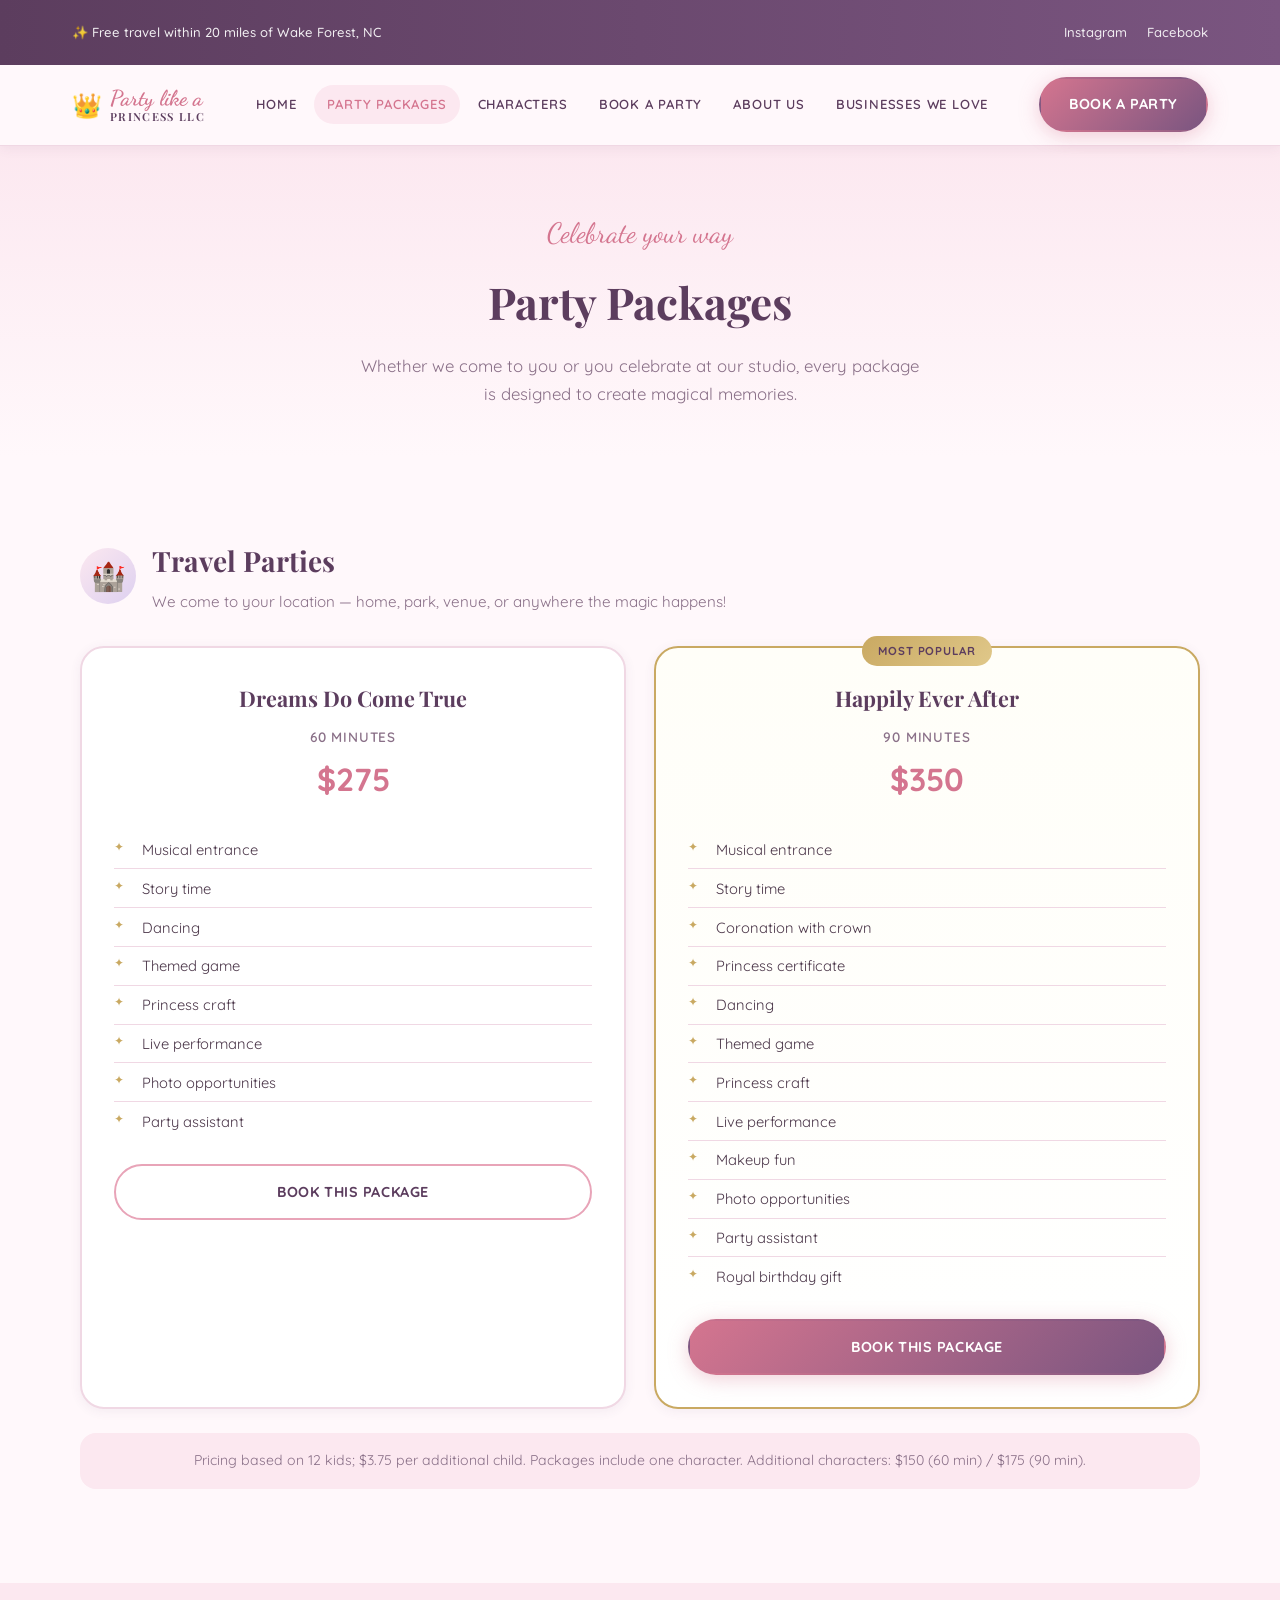
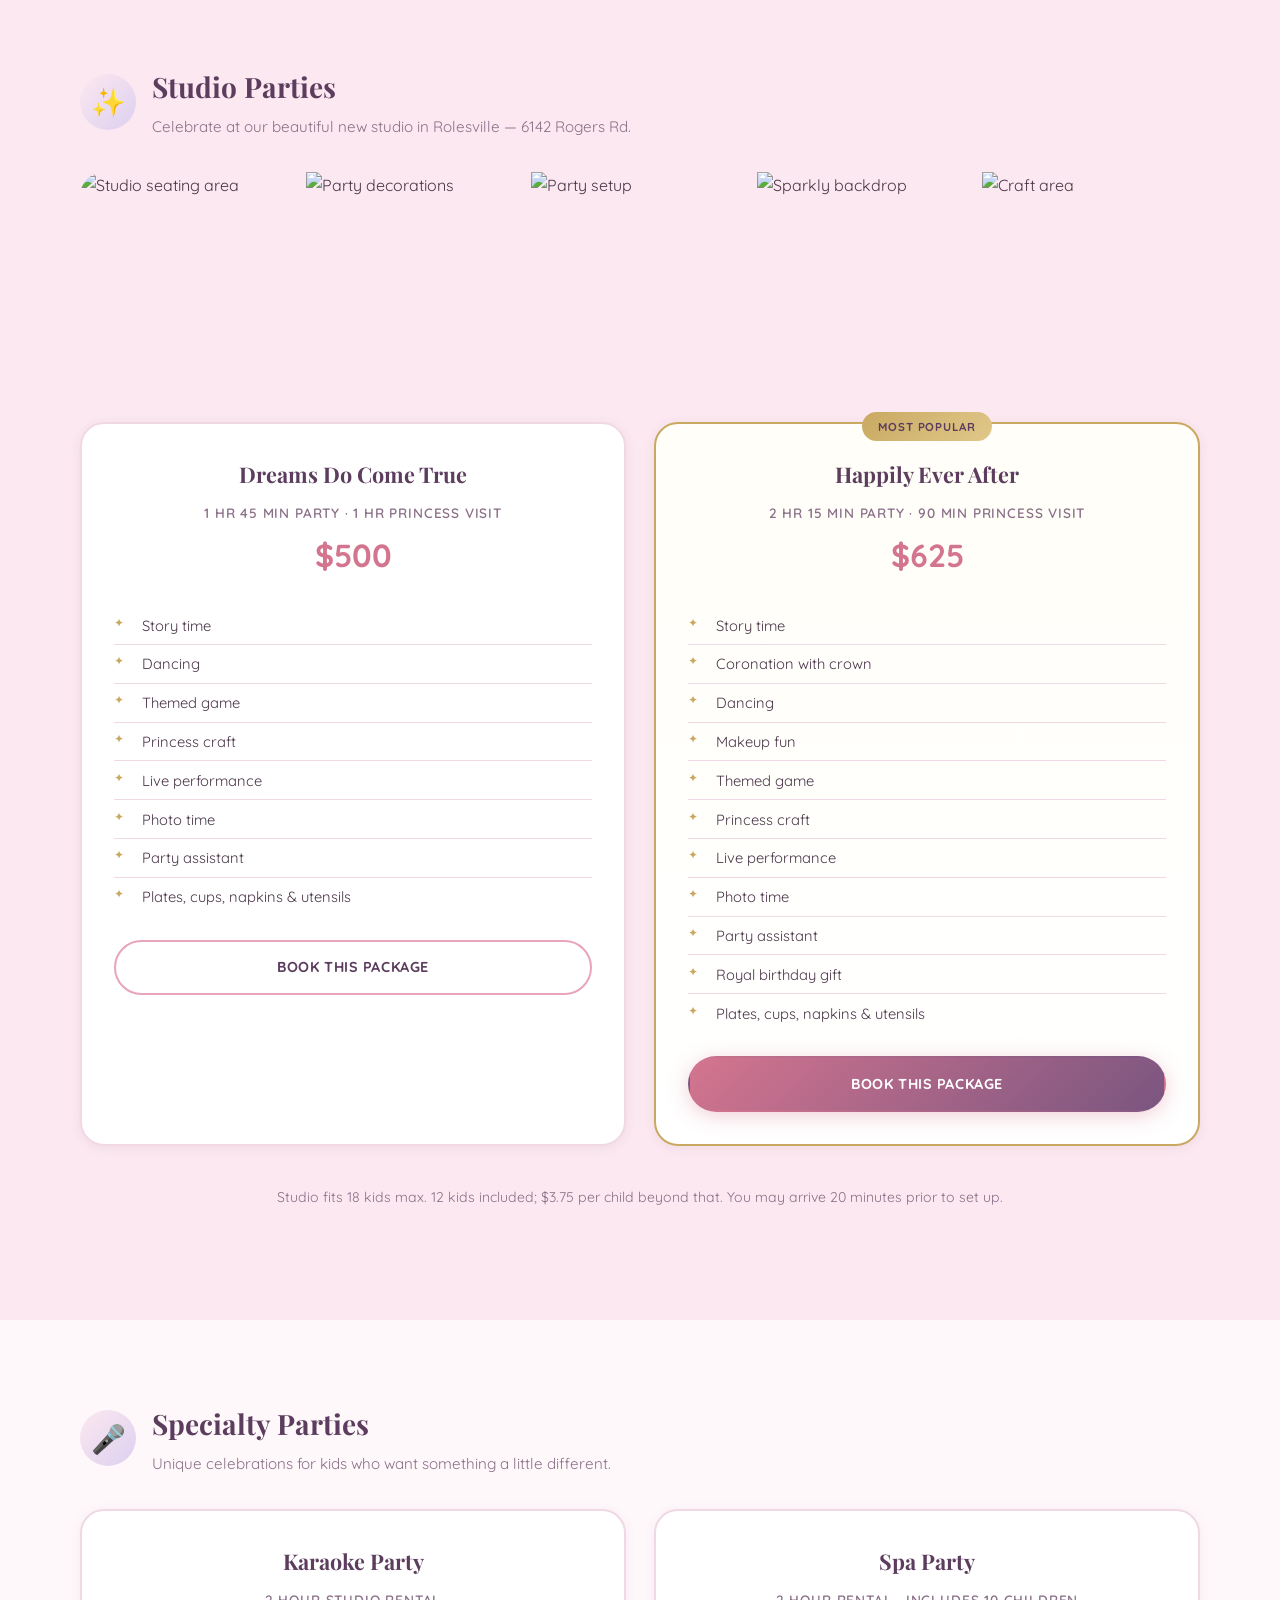
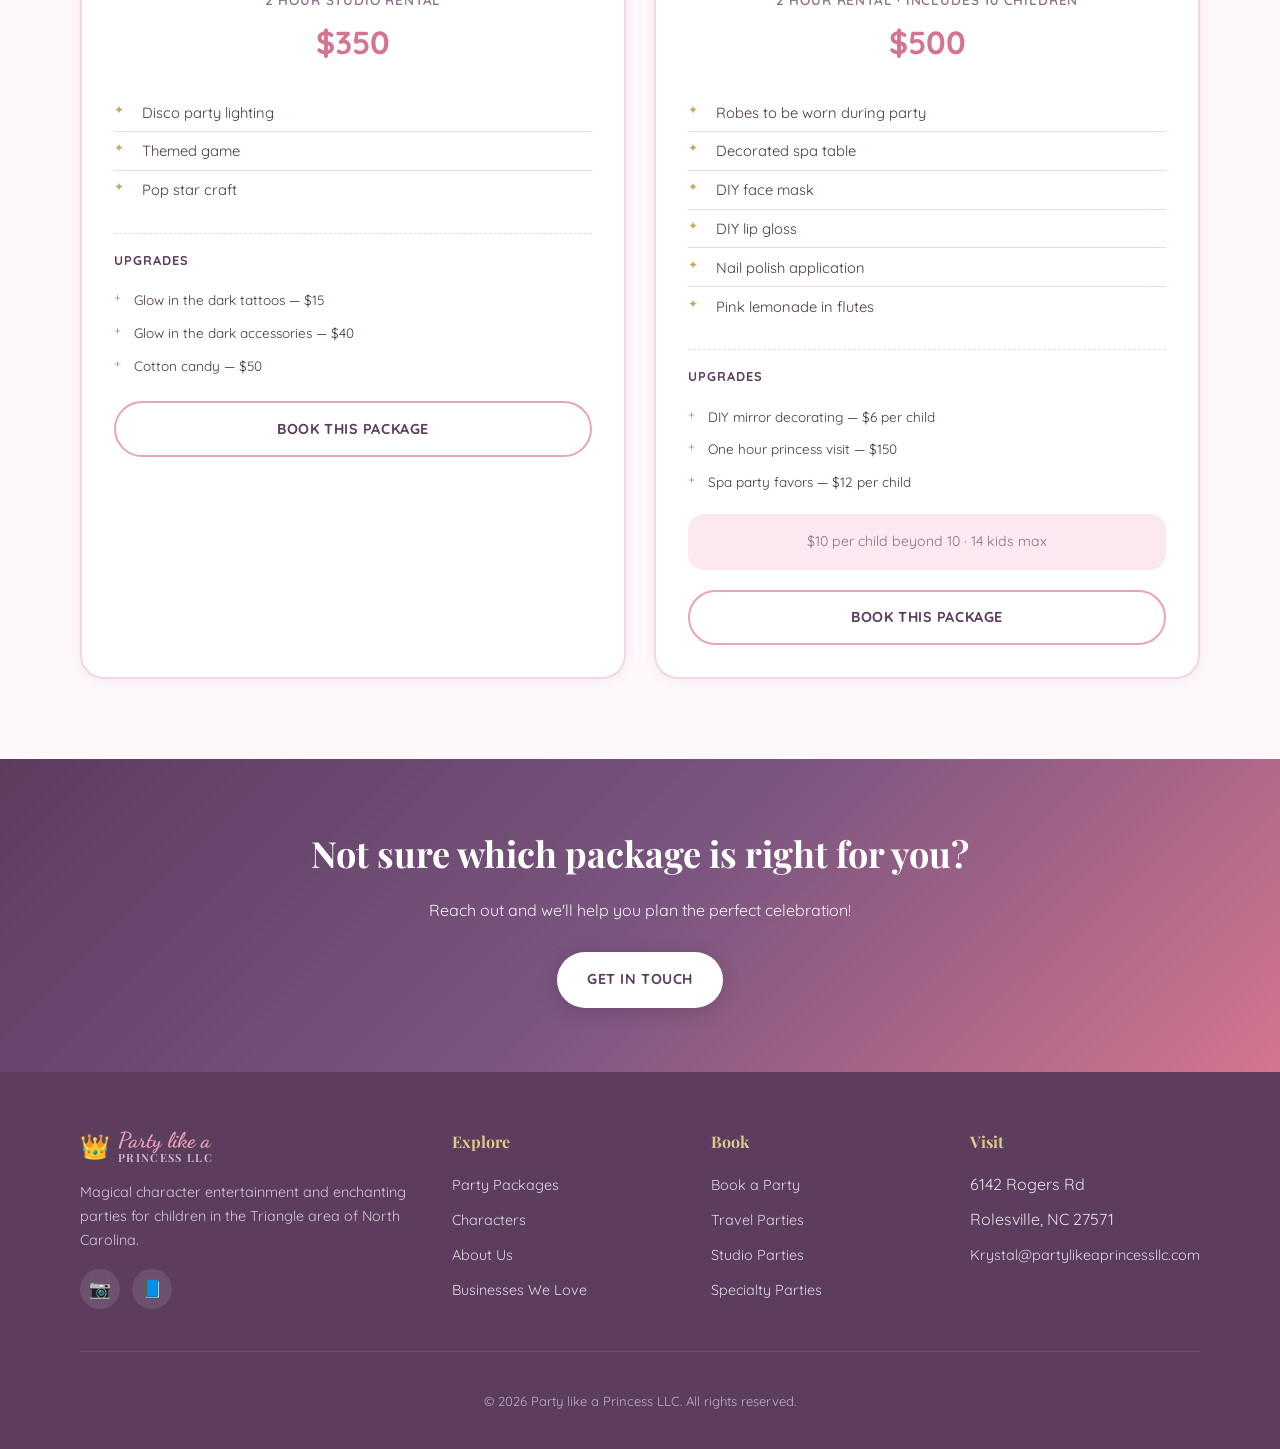
==== packages.html @ c1eedd07 "inital push" ====
<!DOCTYPE html>
<html lang="en">
<head>
  <meta charset="UTF-8">
  <meta name="viewport" content="width=device-width, initial-scale=1.0">
  <meta name="description" content="Party packages from Party like a Princess LLC — travel parties, studio celebrations, karaoke, and spa parties in the Triangle, NC.">
  <title>Party Packages — Party like a Princess LLC</title>
  <link rel="preconnect" href="https://fonts.googleapis.com">
  <link rel="preconnect" href="https://fonts.gstatic.com" crossorigin>
  <link href="https://fonts.googleapis.com/css2?family=Dancing+Script:wght@600;700&family=Playfair+Display:ital,wght@0,500;0,600;0,700;1,500&family=Quicksand:wght@400;500;600;700&display=swap" rel="stylesheet">
  <link rel="stylesheet" href="css/styles.css">
</head>
<body>
  <header class="site-header">
    <div class="utility-bar">
      <div class="utility-bar-inner">
        <p>✨ Free travel within 20 miles of Wake Forest, NC</p>
        <div class="utility-bar-links">
          <a href="https://www.instagram.com/partylikeaprincessllc/" target="_blank" rel="noopener noreferrer">Instagram</a>
          <a href="https://www.facebook.com/Party-like-a-Princess-LLC-127291132004482/" target="_blank" rel="noopener noreferrer">Facebook</a>
        </div>
      </div>
    </div>
    <nav class="nav" aria-label="Main">
      <a class="nav-logo" href="index.html">
        <span class="nav-logo-crown" aria-hidden="true">👑</span>
        <span class="nav-logo-text">
          <span class="nav-logo-script">Party like a</span>
          <span class="nav-logo-name">Princess LLC</span>
        </span>
      </a>
      <button class="nav-toggle" aria-expanded="false" aria-controls="nav-menu" aria-label="Toggle menu">
        <span></span><span></span><span></span>
      </button>
      <ul class="nav-menu" id="nav-menu">
        <li><a href="index.html">Home</a></li>
        <li><a href="packages.html" aria-current="page">Party Packages</a></li>
        <li><a href="characters.html">Characters</a></li>
        <li><a href="book.html">Book a Party</a></li>
        <li><a href="about.html">About Us</a></li>
        <li><a href="partners.html">Businesses We Love</a></li>
      </ul>
      <div class="nav-actions">
        <a class="btn btn-primary" href="book.html">Book a Party</a>
      </div>
    </nav>
  </header>

  <main>
    <section class="page-hero">
      <div class="container">
        <span class="page-hero-script">Celebrate your way</span>
        <h1>Party Packages</h1>
        <p>Whether we come to you or you celebrate at our studio, every package is designed to create magical memories.</p>
      </div>
    </section>

    <section class="section" id="travel">
      <div class="container">
        <div class="package-section">
          <div class="package-category">
            <div class="package-category-icon" aria-hidden="true">🏰</div>
            <div>
              <h2>Travel Parties</h2>
              <p>We come to your location — home, park, venue, or anywhere the magic happens!</p>
            </div>
          </div>
          <div class="package-grid">
            <article class="package-card">
              <h3>Dreams Do Come True</h3>
              <p class="package-duration">60 minutes</p>
              <p class="package-price">$275</p>
              <ul>
                <li>Musical entrance</li>
                <li>Story time</li>
                <li>Dancing</li>
                <li>Themed game</li>
                <li>Princess craft</li>
                <li>Live performance</li>
                <li>Photo opportunities</li>
                <li>Party assistant</li>
              </ul>
              <a class="btn btn-secondary" href="book.html">Book This Package</a>
            </article>
            <article class="package-card package-card--featured">
              <h3>Happily Ever After</h3>
              <p class="package-duration">90 minutes</p>
              <p class="package-price">$350</p>
              <ul>
                <li>Musical entrance</li>
                <li>Story time</li>
                <li>Coronation with crown</li>
                <li>Princess certificate</li>
                <li>Dancing</li>
                <li>Themed game</li>
                <li>Princess craft</li>
                <li>Live performance</li>
                <li>Makeup fun</li>
                <li>Photo opportunities</li>
                <li>Party assistant</li>
                <li>Royal birthday gift</li>
              </ul>
              <a class="btn btn-primary" href="book.html">Book This Package</a>
            </article>
          </div>
          <p class="package-note">
            Pricing based on 12 kids; $3.75 per additional child. Packages include one character.
            Additional characters: $150 (60 min) / $175 (90 min).
          </p>
        </div>
      </div>
    </section>

    <section class="section section--blush" id="studio">
      <div class="container">
        <div class="package-section">
          <div class="package-category">
            <div class="package-category-icon" aria-hidden="true">✨</div>
            <div>
              <h2>Studio Parties</h2>
              <p>Celebrate at our beautiful new studio in Rolesville — 6142 Rogers Rd.</p>
            </div>
          </div>
          <div class="studio-gallery">
            <img src="https://images.unsplash.com/photo-1513885535751-8b1f1a8f0f6e?auto=format&fit=crop&w=400&q=80" alt="Studio seating area" width="400" height="400" loading="lazy">
            <img src="https://images.unsplash.com/photo-1464349095431-e9a21285b5f3?auto=format&fit=crop&w=400&q=80" alt="Party decorations" width="400" height="400" loading="lazy">
            <img src="https://images.unsplash.com/photo-1530103862676-de8c9debad1d?auto=format&fit=crop&w=400&q=80" alt="Party setup" width="400" height="400" loading="lazy">
            <img src="https://images.unsplash.com/photo-1516450360452-9312f5e86fc7?auto=format&fit=crop&w=400&q=80" alt="Sparkly backdrop" width="400" height="400" loading="lazy">
            <img src="https://images.unsplash.com/photo-1503454537845-7389b4179f10?auto=format&fit=crop&w=400&q=80" alt="Craft area" width="400" height="400" loading="lazy">
          </div>
          <div class="package-grid">
            <article class="package-card">
              <h3>Dreams Do Come True</h3>
              <p class="package-duration">1 hr 45 min party · 1 hr princess visit</p>
              <p class="package-price">$500</p>
              <ul>
                <li>Story time</li>
                <li>Dancing</li>
                <li>Themed game</li>
                <li>Princess craft</li>
                <li>Live performance</li>
                <li>Photo time</li>
                <li>Party assistant</li>
                <li>Plates, cups, napkins &amp; utensils</li>
              </ul>
              <a class="btn btn-secondary" href="book.html">Book This Package</a>
            </article>
            <article class="package-card package-card--featured">
              <h3>Happily Ever After</h3>
              <p class="package-duration">2 hr 15 min party · 90 min princess visit</p>
              <p class="package-price">$625</p>
              <ul>
                <li>Story time</li>
                <li>Coronation with crown</li>
                <li>Dancing</li>
                <li>Makeup fun</li>
                <li>Themed game</li>
                <li>Princess craft</li>
                <li>Live performance</li>
                <li>Photo time</li>
                <li>Party assistant</li>
                <li>Royal birthday gift</li>
                <li>Plates, cups, napkins &amp; utensils</li>
              </ul>
              <a class="btn btn-primary" href="book.html">Book This Package</a>
            </article>
          </div>
          <p class="package-note">
            Studio fits 18 kids max. 12 kids included; $3.75 per child beyond that.
            You may arrive 20 minutes prior to set up.
          </p>
        </div>
      </div>
    </section>

    <section class="section" id="specialty">
      <div class="container">
        <div class="package-section">
          <div class="package-category">
            <div class="package-category-icon" aria-hidden="true">🎤</div>
            <div>
              <h2>Specialty Parties</h2>
              <p>Unique celebrations for kids who want something a little different.</p>
            </div>
          </div>
          <div class="package-grid">
            <article class="package-card">
              <h3>Karaoke Party</h3>
              <p class="package-duration">2 hour studio rental</p>
              <p class="package-price">$350</p>
              <ul>
                <li>Disco party lighting</li>
                <li>Themed game</li>
                <li>Pop star craft</li>
              </ul>
              <div class="package-upgrades">
                <h4>Upgrades</h4>
                <ul>
                  <li>Glow in the dark tattoos — $15</li>
                  <li>Glow in the dark accessories — $40</li>
                  <li>Cotton candy — $50</li>
                </ul>
              </div>
              <a class="btn btn-secondary" href="book.html" style="margin-top: 1.25rem;">Book This Package</a>
            </article>
            <article class="package-card">
              <h3>Spa Party</h3>
              <p class="package-duration">2 hour rental · includes 10 children</p>
              <p class="package-price">$500</p>
              <ul>
                <li>Robes to be worn during party</li>
                <li>Decorated spa table</li>
                <li>DIY face mask</li>
                <li>DIY lip gloss</li>
                <li>Nail polish application</li>
                <li>Pink lemonade in flutes</li>
              </ul>
              <div class="package-upgrades">
                <h4>Upgrades</h4>
                <ul>
                  <li>DIY mirror decorating — $6 per child</li>
                  <li>One hour princess visit — $150</li>
                  <li>Spa party favors — $12 per child</li>
                </ul>
              </div>
              <p class="package-note" style="margin-top: 1rem; margin-bottom: 0;">
                $10 per child beyond 10 · 14 kids max
              </p>
              <a class="btn btn-secondary" href="book.html" style="margin-top: 1.25rem;">Book This Package</a>
            </article>
          </div>
        </div>
      </div>
    </section>

    <section class="cta-banner">
      <div class="container">
        <h2>Not sure which package is right for you?</h2>
        <p>Reach out and we'll help you plan the perfect celebration!</p>
        <a class="btn btn-primary" href="book.html">Get in Touch</a>
      </div>
    </section>
  </main>

  <footer class="site-footer">
    <div class="container">
      <div class="footer-grid">
        <div class="footer-brand">
          <a class="nav-logo" href="index.html">
            <span class="nav-logo-crown" aria-hidden="true">👑</span>
            <span class="nav-logo-text">
              <span class="nav-logo-script">Party like a</span>
              <span class="nav-logo-name">Princess LLC</span>
            </span>
          </a>
          <p>Magical character entertainment and enchanting parties for children in the Triangle area of North Carolina.</p>
          <div class="footer-social">
            <a href="https://www.instagram.com/partylikeaprincessllc/" target="_blank" rel="noopener noreferrer" aria-label="Instagram">📷</a>
            <a href="https://www.facebook.com/Party-like-a-Princess-LLC-127291132004482/" target="_blank" rel="noopener noreferrer" aria-label="Facebook">📘</a>
          </div>
        </div>
        <div class="footer-col">
          <h4>Explore</h4>
          <ul>
            <li><a href="packages.html">Party Packages</a></li>
            <li><a href="characters.html">Characters</a></li>
            <li><a href="about.html">About Us</a></li>
            <li><a href="partners.html">Businesses We Love</a></li>
          </ul>
        </div>
        <div class="footer-col">
          <h4>Book</h4>
          <ul>
            <li><a href="book.html">Book a Party</a></li>
            <li><a href="packages.html#travel">Travel Parties</a></li>
            <li><a href="packages.html#studio">Studio Parties</a></li>
            <li><a href="packages.html#specialty">Specialty Parties</a></li>
          </ul>
        </div>
        <div class="footer-col">
          <h4>Visit</h4>
          <ul>
            <li>6142 Rogers Rd</li>
            <li>Rolesville, NC 27571</li>
            <li><a href="mailto:Krystal@partylikeaprincessllc.com">Krystal@partylikeaprincessllc.com</a></li>
          </ul>
        </div>
      </div>
      <div class="footer-bottom">
        <p>&copy; 2026 Party like a Princess LLC. All rights reserved.</p>
      </div>
    </div>
  </footer>

  <script src="js/main.js"></script>
</body>
</html>
---- css/styles.css ----
/* Party like a Princess LLC — sweet & magical */
:root {
  --color-blush: #fce8f0;
  --color-blush-deep: #f5d0e0;
  --color-pink: #e8a4b8;
  --color-rose: #d4758f;
  --color-lavender: #ddd0f0;
  --color-lavender-deep: #c4b0e0;
  --color-plum: #5c3d5e;
  --color-plum-light: #7a5580;
  --color-gold: #c9a962;
  --color-gold-light: #e0c88a;
  --color-cream: #fff8fb;
  --color-white: #ffffff;
  --color-text: #4a3548;
  --color-muted: #8a7088;
  --color-border: #f0d8e4;
  --font-display: "Playfair Display", Georgia, serif;
  --font-script: "Dancing Script", cursive;
  --font-body: "Quicksand", system-ui, sans-serif;
  --shadow-sm: 0 2px 12px rgba(92, 61, 94, 0.07);
  --shadow-md: 0 10px 32px rgba(92, 61, 94, 0.1);
  --shadow-lg: 0 20px 50px rgba(92, 61, 94, 0.14);
  --radius: 16px;
  --radius-lg: 24px;
  --nav-height: 80px;
  --transition: 0.25s ease;
}

*,
*::before,
*::after {
  box-sizing: border-box;
}

html {
  scroll-behavior: smooth;
}

body {
  margin: 0;
  font-family: var(--font-body);
  font-size: 1rem;
  line-height: 1.7;
  color: var(--color-text);
  background: var(--color-cream);
}

img {
  max-width: 100%;
  height: auto;
  display: block;
}

a {
  color: var(--color-plum-light);
  text-decoration: none;
  transition: color var(--transition);
}

a:hover {
  color: var(--color-rose);
}

.container {
  width: min(1120px, calc(100% - 2rem));
  margin-inline: auto;
}

.container--wide {
  width: min(1280px, calc(100% - 2rem));
}

/* Sparkle background */
.sparkle-bg {
  position: relative;
  overflow: hidden;
}

.sparkle-bg::before {
  content: "";
  position: absolute;
  inset: 0;
  background-image:
    radial-gradient(circle at 10% 20%, rgba(201, 169, 98, 0.15) 0 2px, transparent 3px),
    radial-gradient(circle at 80% 10%, rgba(232, 164, 184, 0.2) 0 2px, transparent 3px),
    radial-gradient(circle at 60% 80%, rgba(212, 192, 232, 0.2) 0 2px, transparent 3px),
    radial-gradient(circle at 30% 60%, rgba(201, 169, 98, 0.12) 0 1px, transparent 2px),
    radial-gradient(circle at 90% 50%, rgba(232, 164, 184, 0.15) 0 2px, transparent 3px);
  pointer-events: none;
}

/* Header */
.site-header {
  position: sticky;
  top: 0;
  z-index: 100;
  background: rgba(255, 248, 251, 0.95);
  backdrop-filter: blur(14px);
  border-bottom: 1px solid var(--color-border);
  box-shadow: var(--shadow-sm);
}

.utility-bar {
  background: linear-gradient(90deg, var(--color-plum), var(--color-plum-light));
  color: rgba(255, 255, 255, 0.92);
  font-size: 0.82rem;
  font-weight: 500;
}

.utility-bar-inner {
  display: flex;
  justify-content: space-between;
  align-items: center;
  gap: 1rem;
  max-width: 1200px;
  margin-inline: auto;
  padding: 0.5rem clamp(1rem, 3vw, 2rem);
}

.utility-bar-links {
  display: flex;
  gap: 1.25rem;
}

.utility-bar-links a {
  color: rgba(255, 255, 255, 0.9);
}

.utility-bar-links a:hover {
  color: var(--color-gold-light);
}

.nav {
  display: flex;
  align-items: center;
  justify-content: space-between;
  gap: 1.5rem;
  max-width: 1200px;
  margin-inline: auto;
  padding: 0.75rem clamp(1rem, 3vw, 2rem);
  min-height: var(--nav-height);
}

.nav-logo {
  display: flex;
  align-items: center;
  gap: 0.5rem;
  color: var(--color-plum);
  flex-shrink: 0;
}

.nav-logo:hover {
  color: var(--color-rose);
}

.nav-logo-crown {
  font-size: 1.5rem;
  line-height: 1;
}

.nav-logo-text {
  display: flex;
  flex-direction: column;
  line-height: 1.15;
}

.nav-logo-script {
  font-family: var(--font-script);
  font-size: 1.35rem;
  font-weight: 700;
  color: var(--color-rose);
}

.nav-logo-name {
  font-family: var(--font-display);
  font-size: 0.7rem;
  font-weight: 600;
  letter-spacing: 0.12em;
  text-transform: uppercase;
}

.nav-menu {
  display: flex;
  align-items: center;
  gap: 0.25rem;
  list-style: none;
  margin: 0;
  padding: 0;
}

.nav-menu a {
  display: block;
  padding: 0.5rem 0.85rem;
  font-size: 0.82rem;
  font-weight: 600;
  letter-spacing: 0.06em;
  text-transform: uppercase;
  color: var(--color-plum);
  border-radius: 999px;
  transition: background var(--transition), color var(--transition);
}

.nav-menu a:hover,
.nav-menu a[aria-current="page"] {
  background: var(--color-blush);
  color: var(--color-rose);
}

.nav-actions {
  flex-shrink: 0;
}

.nav-toggle {
  display: none;
  flex-direction: column;
  justify-content: center;
  gap: 5px;
  width: 44px;
  height: 44px;
  padding: 0;
  border: none;
  background: transparent;
  cursor: pointer;
}

.nav-toggle span {
  display: block;
  width: 22px;
  height: 2px;
  margin-inline: auto;
  background: var(--color-plum);
  border-radius: 2px;
  transition: transform var(--transition), opacity var(--transition);
}

/* Buttons */
.btn {
  display: inline-flex;
  align-items: center;
  justify-content: center;
  gap: 0.5rem;
  padding: 0.85rem 1.75rem;
  font-family: var(--font-body);
  font-size: 0.9rem;
  font-weight: 700;
  letter-spacing: 0.04em;
  text-transform: uppercase;
  border: 2px solid transparent;
  border-radius: 999px;
  cursor: pointer;
  transition: transform var(--transition), box-shadow var(--transition), background var(--transition);
}

.btn:hover {
  transform: translateY(-2px);
}

.btn-primary {
  background: linear-gradient(135deg, var(--color-rose), var(--color-plum-light));
  color: var(--color-white);
  box-shadow: 0 4px 20px rgba(212, 117, 143, 0.35);
}

.btn-primary:hover {
  color: var(--color-white);
  box-shadow: 0 8px 28px rgba(212, 117, 143, 0.45);
}

.btn-secondary {
  background: var(--color-white);
  color: var(--color-plum);
  border-color: var(--color-pink);
}

.btn-secondary:hover {
  background: var(--color-blush);
  color: var(--color-plum);
}

.btn-gold {
  background: linear-gradient(135deg, var(--color-gold), var(--color-gold-light));
  color: var(--color-plum);
  box-shadow: 0 4px 16px rgba(201, 169, 98, 0.3);
}

.btn-gold:hover {
  color: var(--color-plum);
}

/* Hero */
.hero {
  position: relative;
  min-height: clamp(520px, 85vh, 720px);
  display: flex;
  align-items: center;
  overflow: hidden;
}

.hero-bg {
  position: absolute;
  inset: 0;
}

.hero-bg-image {
  width: 100%;
  height: 100%;
  object-fit: cover;
}

.hero-bg-overlay {
  position: absolute;
  inset: 0;
  background:
    linear-gradient(135deg, rgba(92, 61, 94, 0.55) 0%, rgba(212, 117, 143, 0.35) 50%, rgba(252, 232, 240, 0.2) 100%);
}

.hero-inner {
  position: relative;
  z-index: 1;
  padding-block: 4rem;
}

.hero-content {
  max-width: 640px;
  color: var(--color-white);
}

.hero-eyebrow {
  display: inline-block;
  margin: 0 0 1rem;
  padding: 0.35rem 1rem;
  font-size: 0.8rem;
  font-weight: 700;
  letter-spacing: 0.1em;
  text-transform: uppercase;
  background: rgba(255, 255, 255, 0.15);
  border: 1px solid rgba(255, 255, 255, 0.3);
  border-radius: 999px;
  backdrop-filter: blur(8px);
}

.hero h1 {
  margin: 0 0 1.25rem;
  font-family: var(--font-display);
  font-size: clamp(2.25rem, 5vw, 3.5rem);
  font-weight: 700;
  line-height: 1.15;
}

.hero-lead {
  margin: 0 0 2rem;
  font-size: 1.1rem;
  line-height: 1.75;
  opacity: 0.95;
}

.hero-actions {
  display: flex;
  flex-wrap: wrap;
  gap: 1rem;
}

.hero-location {
  display: flex;
  align-items: flex-start;
  gap: 0.75rem;
  margin-top: 2rem;
  padding: 1rem 1.25rem;
  background: rgba(255, 255, 255, 0.12);
  border: 1px solid rgba(255, 255, 255, 0.25);
  border-radius: var(--radius);
  backdrop-filter: blur(8px);
  font-size: 0.95rem;
}

.hero-location-icon {
  font-size: 1.25rem;
  flex-shrink: 0;
}

/* Page hero (inner pages) */
.page-hero {
  padding: 4rem 0 3rem;
  text-align: center;
  background: linear-gradient(180deg, var(--color-blush) 0%, var(--color-cream) 100%);
}

.page-hero h1 {
  margin: 0 0 0.75rem;
  font-family: var(--font-display);
  font-size: clamp(2rem, 4vw, 2.75rem);
  color: var(--color-plum);
}

.page-hero p {
  margin: 0 auto;
  max-width: 560px;
  color: var(--color-muted);
  font-size: 1.05rem;
}

.page-hero-script {
  display: block;
  margin-bottom: 0.5rem;
  font-family: var(--font-script);
  font-size: 1.75rem;
  color: var(--color-rose);
}

/* Sections */
.section {
  padding: 5rem 0;
}

.section-header {
  text-align: center;
  margin-bottom: 3rem;
}

.section-eyebrow {
  display: block;
  margin-bottom: 0.5rem;
  font-family: var(--font-script);
  font-size: 1.5rem;
  color: var(--color-rose);
}

.section-header h2 {
  margin: 0 0 0.75rem;
  font-family: var(--font-display);
  font-size: clamp(1.75rem, 3vw, 2.25rem);
  color: var(--color-plum);
}

.section-header p {
  margin: 0 auto;
  max-width: 600px;
  color: var(--color-muted);
}

.section--blush {
  background: var(--color-blush);
}

.section--lavender {
  background: linear-gradient(180deg, var(--color-lavender) 0%, var(--color-cream) 100%);
}

/* Cards */
.card-grid {
  display: grid;
  grid-template-columns: repeat(auto-fit, minmax(280px, 1fr));
  gap: 1.75rem;
}

.card {
  background: var(--color-white);
  border: 1px solid var(--color-border);
  border-radius: var(--radius-lg);
  overflow: hidden;
  box-shadow: var(--shadow-sm);
  transition: transform var(--transition), box-shadow var(--transition);
}

.card:hover {
  transform: translateY(-4px);
  box-shadow: var(--shadow-md);
}

.card-image {
  aspect-ratio: 4 / 3;
  overflow: hidden;
}

.card-image img {
  width: 100%;
  height: 100%;
  object-fit: cover;
  transition: transform 0.4s ease;
}

.card:hover .card-image img {
  transform: scale(1.04);
}

.card-body {
  padding: 1.5rem;
}

.card-body h3 {
  margin: 0 0 0.5rem;
  font-family: var(--font-display);
  font-size: 1.25rem;
  color: var(--color-plum);
}

.card-price {
  margin: 0 0 1rem;
  font-size: 1.35rem;
  font-weight: 700;
  color: var(--color-rose);
}

.card-body p {
  margin: 0 0 1rem;
  color: var(--color-muted);
  font-size: 0.95rem;
}

.card-body ul {
  margin: 0 0 1.25rem;
  padding-left: 1.25rem;
  color: var(--color-muted);
  font-size: 0.9rem;
}

.card-body li {
  margin-bottom: 0.35rem;
}

.card-body li::marker {
  color: var(--color-pink);
}

/* Package cards */
.package-section {
  margin-bottom: 4rem;
}

.package-section:last-child {
  margin-bottom: 0;
}

.package-category {
  display: flex;
  align-items: center;
  gap: 1rem;
  margin-bottom: 2rem;
}

.package-category-icon {
  width: 56px;
  height: 56px;
  display: flex;
  align-items: center;
  justify-content: center;
  font-size: 1.75rem;
  background: linear-gradient(135deg, var(--color-blush), var(--color-lavender));
  border-radius: 50%;
  flex-shrink: 0;
}

.package-category h2 {
  margin: 0;
  font-family: var(--font-display);
  font-size: 1.75rem;
  color: var(--color-plum);
}

.package-category p {
  margin: 0.25rem 0 0;
  color: var(--color-muted);
  font-size: 0.95rem;
}

.package-grid {
  display: grid;
  grid-template-columns: repeat(auto-fit, minmax(300px, 1fr));
  gap: 1.75rem;
}

.package-card {
  position: relative;
  background: var(--color-white);
  border: 2px solid var(--color-border);
  border-radius: var(--radius-lg);
  padding: 2rem;
  box-shadow: var(--shadow-sm);
  transition: border-color var(--transition), box-shadow var(--transition);
}

.package-card:hover {
  border-color: var(--color-pink);
  box-shadow: var(--shadow-md);
}

.package-card--featured {
  border-color: var(--color-gold);
  background: linear-gradient(180deg, #fffef8 0%, var(--color-white) 100%);
}

.package-card--featured::before {
  content: "Most Popular";
  position: absolute;
  top: -12px;
  left: 50%;
  transform: translateX(-50%);
  padding: 0.3rem 1rem;
  font-size: 0.72rem;
  font-weight: 700;
  letter-spacing: 0.08em;
  text-transform: uppercase;
  color: var(--color-plum);
  background: linear-gradient(135deg, var(--color-gold), var(--color-gold-light));
  border-radius: 999px;
}

.package-card h3 {
  margin: 0 0 0.5rem;
  font-family: var(--font-display);
  font-size: 1.35rem;
  color: var(--color-plum);
  text-align: center;
}

.package-duration {
  text-align: center;
  margin: 0 0 0.25rem;
  font-size: 0.85rem;
  font-weight: 600;
  color: var(--color-muted);
  text-transform: uppercase;
  letter-spacing: 0.06em;
}

.package-price {
  text-align: center;
  margin: 0 0 1.5rem;
  font-size: 2rem;
  font-weight: 700;
  color: var(--color-rose);
}

.package-card ul {
  margin: 0 0 1.5rem;
  padding: 0;
  list-style: none;
}

.package-card li {
  position: relative;
  padding: 0.4rem 0 0.4rem 1.75rem;
  font-size: 0.92rem;
  color: var(--color-text);
  border-bottom: 1px solid var(--color-border);
}

.package-card li:last-child {
  border-bottom: none;
}

.package-card li::before {
  content: "✦";
  position: absolute;
  left: 0;
  color: var(--color-gold);
  font-size: 0.75rem;
}

.package-card .btn {
  width: 100%;
}

.package-note {
  margin-top: 1.5rem;
  padding: 1rem 1.25rem;
  font-size: 0.88rem;
  color: var(--color-muted);
  background: var(--color-blush);
  border-radius: var(--radius);
  text-align: center;
}

.package-upgrades {
  margin-top: 1rem;
  padding-top: 1rem;
  border-top: 1px dashed var(--color-border);
}

.package-upgrades h4 {
  margin: 0 0 0.75rem;
  font-size: 0.8rem;
  font-weight: 700;
  letter-spacing: 0.08em;
  text-transform: uppercase;
  color: var(--color-plum);
}

.package-upgrades ul {
  margin: 0;
}

.package-upgrades li {
  font-size: 0.85rem;
  padding: 0.3rem 0 0.3rem 1.25rem;
  border-bottom: none;
}

.package-upgrades li::before {
  content: "+";
  color: var(--color-rose);
}

/* Events */
.events-grid {
  display: grid;
  grid-template-columns: repeat(auto-fit, minmax(300px, 1fr));
  gap: 1.5rem;
}

.event-card {
  display: flex;
  gap: 1.25rem;
  padding: 1.5rem;
  background: var(--color-white);
  border: 1px solid var(--color-border);
  border-radius: var(--radius-lg);
  box-shadow: var(--shadow-sm);
  transition: transform var(--transition), box-shadow var(--transition);
}

.event-card:hover {
  transform: translateY(-3px);
  box-shadow: var(--shadow-md);
}

.event-date {
  flex-shrink: 0;
  width: 64px;
  text-align: center;
  padding: 0.75rem 0.5rem;
  background: linear-gradient(135deg, var(--color-rose), var(--color-plum-light));
  color: var(--color-white);
  border-radius: var(--radius);
}

.event-date-month {
  display: block;
  font-size: 0.7rem;
  font-weight: 700;
  letter-spacing: 0.1em;
  text-transform: uppercase;
}

.event-date-day {
  display: block;
  font-family: var(--font-display);
  font-size: 1.75rem;
  font-weight: 700;
  line-height: 1.1;
}

.event-details h3 {
  margin: 0 0 0.35rem;
  font-family: var(--font-display);
  font-size: 1.15rem;
  color: var(--color-plum);
}

.event-details p {
  margin: 0 0 0.75rem;
  font-size: 0.9rem;
  color: var(--color-muted);
}

.event-details .btn {
  padding: 0.5rem 1.25rem;
  font-size: 0.78rem;
}

/* Character grid */
.character-filters {
  display: flex;
  flex-wrap: wrap;
  justify-content: center;
  gap: 0.5rem;
  margin-bottom: 2.5rem;
}

.filter-btn {
  padding: 0.5rem 1.25rem;
  font-family: var(--font-body);
  font-size: 0.82rem;
  font-weight: 600;
  color: var(--color-plum);
  background: var(--color-white);
  border: 2px solid var(--color-border);
  border-radius: 999px;
  cursor: pointer;
  transition: all var(--transition);
}

.filter-btn:hover,
.filter-btn.is-active {
  background: var(--color-rose);
  border-color: var(--color-rose);
  color: var(--color-white);
}

.character-grid {
  display: grid;
  grid-template-columns: repeat(auto-fill, minmax(200px, 1fr));
  gap: 1.5rem;
}

.character-card {
  text-align: center;
  background: var(--color-white);
  border: 1px solid var(--color-border);
  border-radius: var(--radius-lg);
  overflow: hidden;
  box-shadow: var(--shadow-sm);
  transition: transform var(--transition), box-shadow var(--transition);
}

.character-card:hover {
  transform: translateY(-4px);
  box-shadow: var(--shadow-md);
}

.character-card.is-hidden {
  display: none;
}

.character-image {
  aspect-ratio: 3 / 4;
  overflow: hidden;
  background: var(--color-blush);
}

.character-image img {
  width: 100%;
  height: 100%;
  object-fit: cover;
  object-position: top center;
}

.character-name {
  margin: 0;
  padding: 1rem 0.75rem;
  font-family: var(--font-display);
  font-size: 0.95rem;
  color: var(--color-plum);
}

.disclaimer {
  margin-top: 3rem;
  padding: 1.5rem;
  font-size: 0.85rem;
  color: var(--color-muted);
  background: var(--color-white);
  border: 1px solid var(--color-border);
  border-radius: var(--radius);
  text-align: center;
  line-height: 1.65;
}

/* About */
.about-grid {
  display: grid;
  grid-template-columns: 1fr 1fr;
  gap: 3rem;
  align-items: center;
}

.about-image {
  border-radius: var(--radius-lg);
  overflow: hidden;
  box-shadow: var(--shadow-lg);
}

.about-image img {
  width: 100%;
  aspect-ratio: 4 / 5;
  object-fit: cover;
}

.about-content h2 {
  margin: 0 0 1rem;
  font-family: var(--font-display);
  font-size: 2rem;
  color: var(--color-plum);
}

.about-content .signature {
  margin-top: 1.5rem;
  font-family: var(--font-script);
  font-size: 1.5rem;
  color: var(--color-rose);
}

.values-grid {
  display: grid;
  grid-template-columns: repeat(auto-fit, minmax(240px, 1fr));
  gap: 1.5rem;
  margin-top: 3rem;
}

.value-card {
  padding: 1.75rem;
  text-align: center;
  background: var(--color-white);
  border: 1px solid var(--color-border);
  border-radius: var(--radius-lg);
}

.value-icon {
  font-size: 2rem;
  margin-bottom: 0.75rem;
}

.value-card h3 {
  margin: 0 0 0.5rem;
  font-family: var(--font-display);
  font-size: 1.1rem;
  color: var(--color-plum);
}

.value-card p {
  margin: 0;
  font-size: 0.9rem;
  color: var(--color-muted);
}

/* Contact form */
.contact-grid {
  display: grid;
  grid-template-columns: 1fr 1.2fr;
  gap: 3rem;
  align-items: start;
}

.contact-info h2 {
  margin: 0 0 1rem;
  font-family: var(--font-display);
  font-size: 1.75rem;
  color: var(--color-plum);
}

.contact-info p {
  margin: 0 0 1.5rem;
  color: var(--color-muted);
}

.contact-detail {
  display: flex;
  align-items: flex-start;
  gap: 1rem;
  margin-bottom: 1.25rem;
}

.contact-detail-icon {
  width: 44px;
  height: 44px;
  display: flex;
  align-items: center;
  justify-content: center;
  font-size: 1.25rem;
  background: var(--color-blush);
  border-radius: 50%;
  flex-shrink: 0;
}

.contact-detail strong {
  display: block;
  margin-bottom: 0.15rem;
  color: var(--color-plum);
}

.contact-detail span,
.contact-detail a {
  font-size: 0.95rem;
  color: var(--color-muted);
}

.contact-form-wrap {
  min-width: 0;
}

.contact-form {
  padding: 2rem;
  background: var(--color-white);
  border: 1px solid var(--color-border);
  border-radius: var(--radius-lg);
  box-shadow: var(--shadow-md);
}

.form-group {
  margin-bottom: 1.25rem;
}

.form-group label {
  display: block;
  margin-bottom: 0.4rem;
  font-size: 0.85rem;
  font-weight: 600;
  color: var(--color-plum);
}

.form-group input,
.form-group select,
.form-group textarea {
  width: 100%;
  padding: 0.75rem 1rem;
  font-family: var(--font-body);
  font-size: 1rem;
  color: var(--color-text);
  background: var(--color-cream);
  border: 2px solid var(--color-border);
  border-radius: var(--radius);
  transition: border-color var(--transition);
}

.form-group input:focus,
.form-group select:focus,
.form-group textarea:focus {
  outline: none;
  border-color: var(--color-pink);
}

.form-group textarea {
  min-height: 120px;
  resize: vertical;
}

.form-row {
  display: grid;
  grid-template-columns: 1fr 1fr;
  gap: 1rem;
}

.form-success {
  display: none;
  padding: 1.25rem;
  text-align: center;
  background: linear-gradient(135deg, var(--color-blush), var(--color-lavender));
  border-radius: var(--radius);
}

.form-success.is-visible {
  display: block;
}

.form-success h3 {
  margin: 0 0 0.5rem;
  font-family: var(--font-display);
  color: var(--color-plum);
}

.form-success p {
  margin: 0;
  color: var(--color-muted);
}

/* CTA banner */
.cta-banner {
  padding: 4rem 0;
  text-align: center;
  background: linear-gradient(135deg, var(--color-plum) 0%, var(--color-plum-light) 50%, var(--color-rose) 100%);
  color: var(--color-white);
}

.cta-banner h2 {
  margin: 0 0 0.75rem;
  font-family: var(--font-display);
  font-size: clamp(1.75rem, 3vw, 2.25rem);
}

.cta-banner p {
  margin: 0 auto 1.75rem;
  max-width: 520px;
  opacity: 0.92;
}

.cta-banner .btn-primary {
  background: var(--color-white);
  color: var(--color-plum);
  box-shadow: 0 4px 20px rgba(0, 0, 0, 0.15);
}

.cta-banner .btn-primary:hover {
  color: var(--color-rose);
}

/* Partners */
.partners-grid {
  display: grid;
  grid-template-columns: repeat(auto-fit, minmax(260px, 1fr));
  gap: 1.5rem;
}

.partner-card {
  padding: 2rem;
  text-align: center;
  background: var(--color-white);
  border: 1px solid var(--color-border);
  border-radius: var(--radius-lg);
  transition: transform var(--transition), box-shadow var(--transition);
}

.partner-card:hover {
  transform: translateY(-3px);
  box-shadow: var(--shadow-md);
}

.partner-card h3 {
  margin: 0 0 0.5rem;
  font-family: var(--font-display);
  color: var(--color-plum);
}

.partner-card p {
  margin: 0;
  font-size: 0.9rem;
  color: var(--color-muted);
}

/* Footer */
.site-footer {
  background: var(--color-plum);
  color: rgba(255, 255, 255, 0.85);
  padding: 3.5rem 0 1.5rem;
}

.footer-grid {
  display: grid;
  grid-template-columns: 1.5fr 1fr 1fr 1fr;
  gap: 2rem;
  margin-bottom: 2.5rem;
}

.footer-brand .nav-logo {
  margin-bottom: 1rem;
  color: var(--color-white);
}

.footer-brand .nav-logo-script {
  color: var(--color-pink);
}

.footer-brand .nav-logo-name {
  color: rgba(255, 255, 255, 0.7);
}

.footer-brand p {
  margin: 0;
  font-size: 0.9rem;
  line-height: 1.65;
  opacity: 0.85;
}

.footer-col h4 {
  margin: 0 0 1rem;
  font-family: var(--font-display);
  font-size: 1rem;
  color: var(--color-gold-light);
}

.footer-col ul {
  list-style: none;
  margin: 0;
  padding: 0;
}

.footer-col li {
  margin-bottom: 0.5rem;
}

.footer-col a {
  font-size: 0.9rem;
  color: rgba(255, 255, 255, 0.8);
}

.footer-col a:hover {
  color: var(--color-pink);
}

.footer-social {
  display: flex;
  gap: 0.75rem;
  margin-top: 1rem;
}

.footer-social a {
  display: flex;
  align-items: center;
  justify-content: center;
  width: 40px;
  height: 40px;
  font-size: 1.1rem;
  background: rgba(255, 255, 255, 0.1);
  border-radius: 50%;
  transition: background var(--transition);
}

.footer-social a:hover {
  background: var(--color-rose);
  color: var(--color-white);
}

.footer-bottom {
  padding-top: 1.5rem;
  border-top: 1px solid rgba(255, 255, 255, 0.12);
  text-align: center;
  font-size: 0.82rem;
  opacity: 0.7;
}

/* Studio gallery strip */
.studio-gallery {
  display: grid;
  grid-template-columns: repeat(5, 1fr);
  gap: 0.5rem;
  margin-bottom: 2rem;
  border-radius: var(--radius-lg);
  overflow: hidden;
}

.studio-gallery img {
  width: 100%;
  aspect-ratio: 1;
  object-fit: cover;
}

/* Responsive */
@media (max-width: 960px) {
  .nav-toggle {
    display: flex;
  }

  .nav-menu {
    position: fixed;
    top: calc(var(--nav-height) + 36px);
    left: 0;
    right: 0;
    flex-direction: column;
    padding: 1rem;
    background: var(--color-white);
    border-bottom: 1px solid var(--color-border);
    box-shadow: var(--shadow-md);
    transform: translateY(-120%);
    opacity: 0;
    visibility: hidden;
    transition: transform var(--transition), opacity var(--transition), visibility var(--transition);
  }

  .nav-menu.is-open {
    transform: translateY(0);
    opacity: 1;
    visibility: visible;
  }

  .nav-menu a {
    padding: 0.75rem 1rem;
    width: 100%;
    text-align: center;
  }

  .nav-actions {
    display: none;
  }

  .about-grid,
  .contact-grid {
    grid-template-columns: 1fr;
  }

  .footer-grid {
    grid-template-columns: 1fr 1fr;
  }

  .studio-gallery {
    grid-template-columns: repeat(3, 1fr);
  }
}

@media (max-width: 600px) {
  .form-row {
    grid-template-columns: 1fr;
  }

  .footer-grid {
    grid-template-columns: 1fr;
  }

  .studio-gallery {
    grid-template-columns: repeat(2, 1fr);
  }

  .event-card {
    flex-direction: column;
    text-align: center;
  }

  .event-date {
    width: auto;
    display: inline-flex;
    gap: 0.5rem;
    align-items: center;
    margin-inline: auto;
  }

  .event-date-month,
  .event-date-day {
    display: inline;
    font-size: 0.9rem;
  }
}
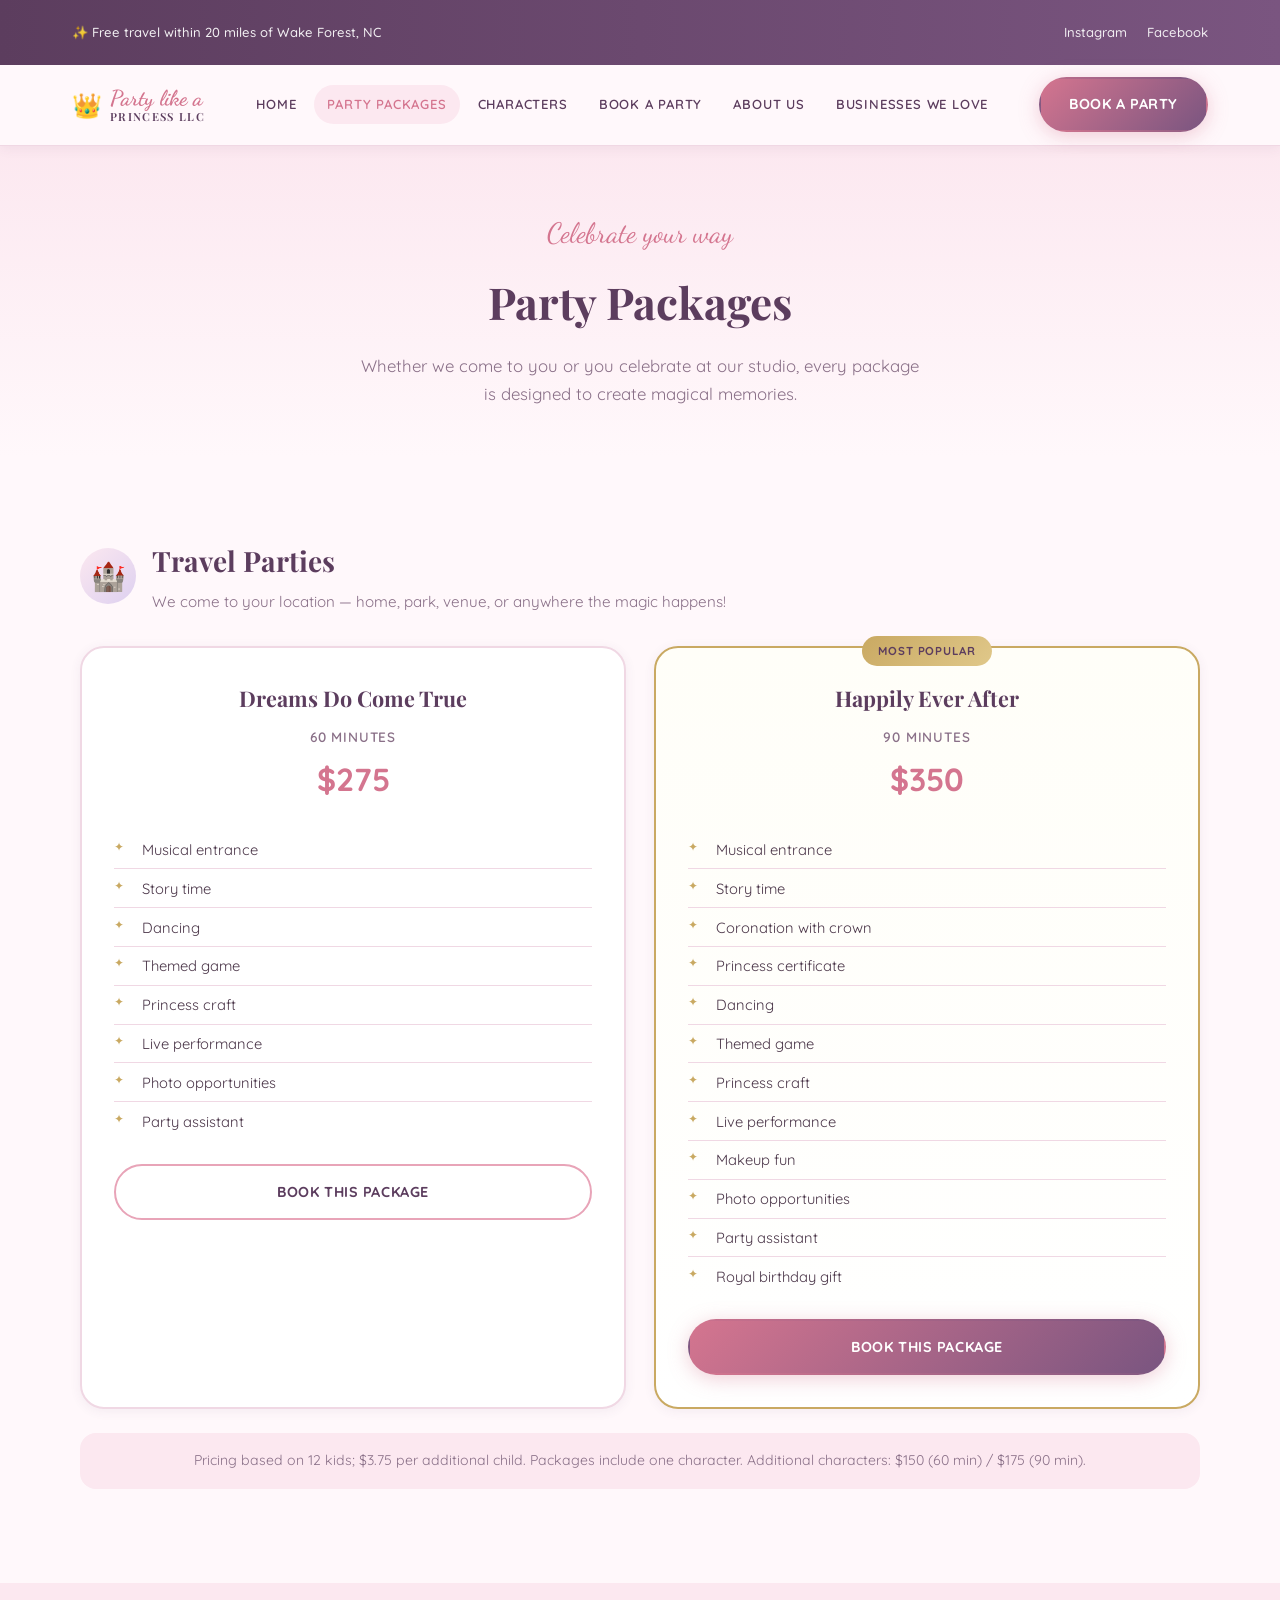
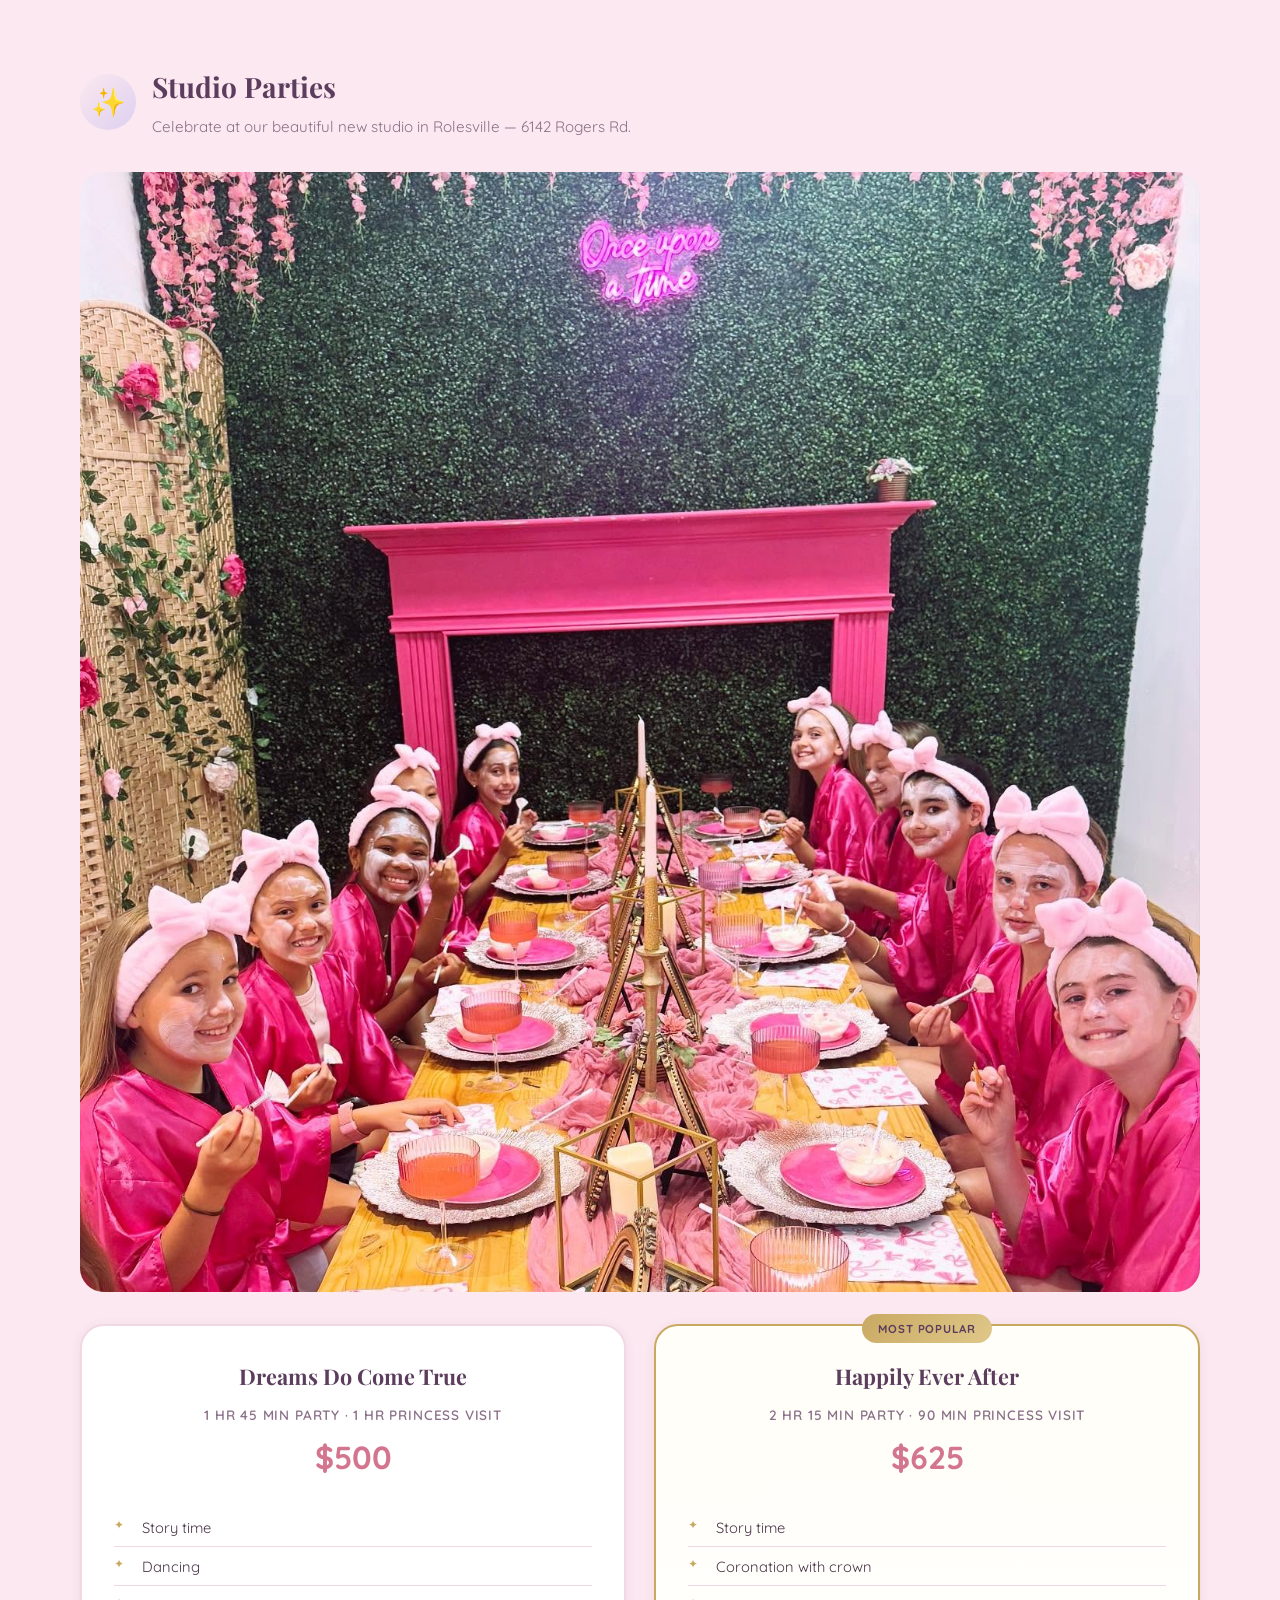
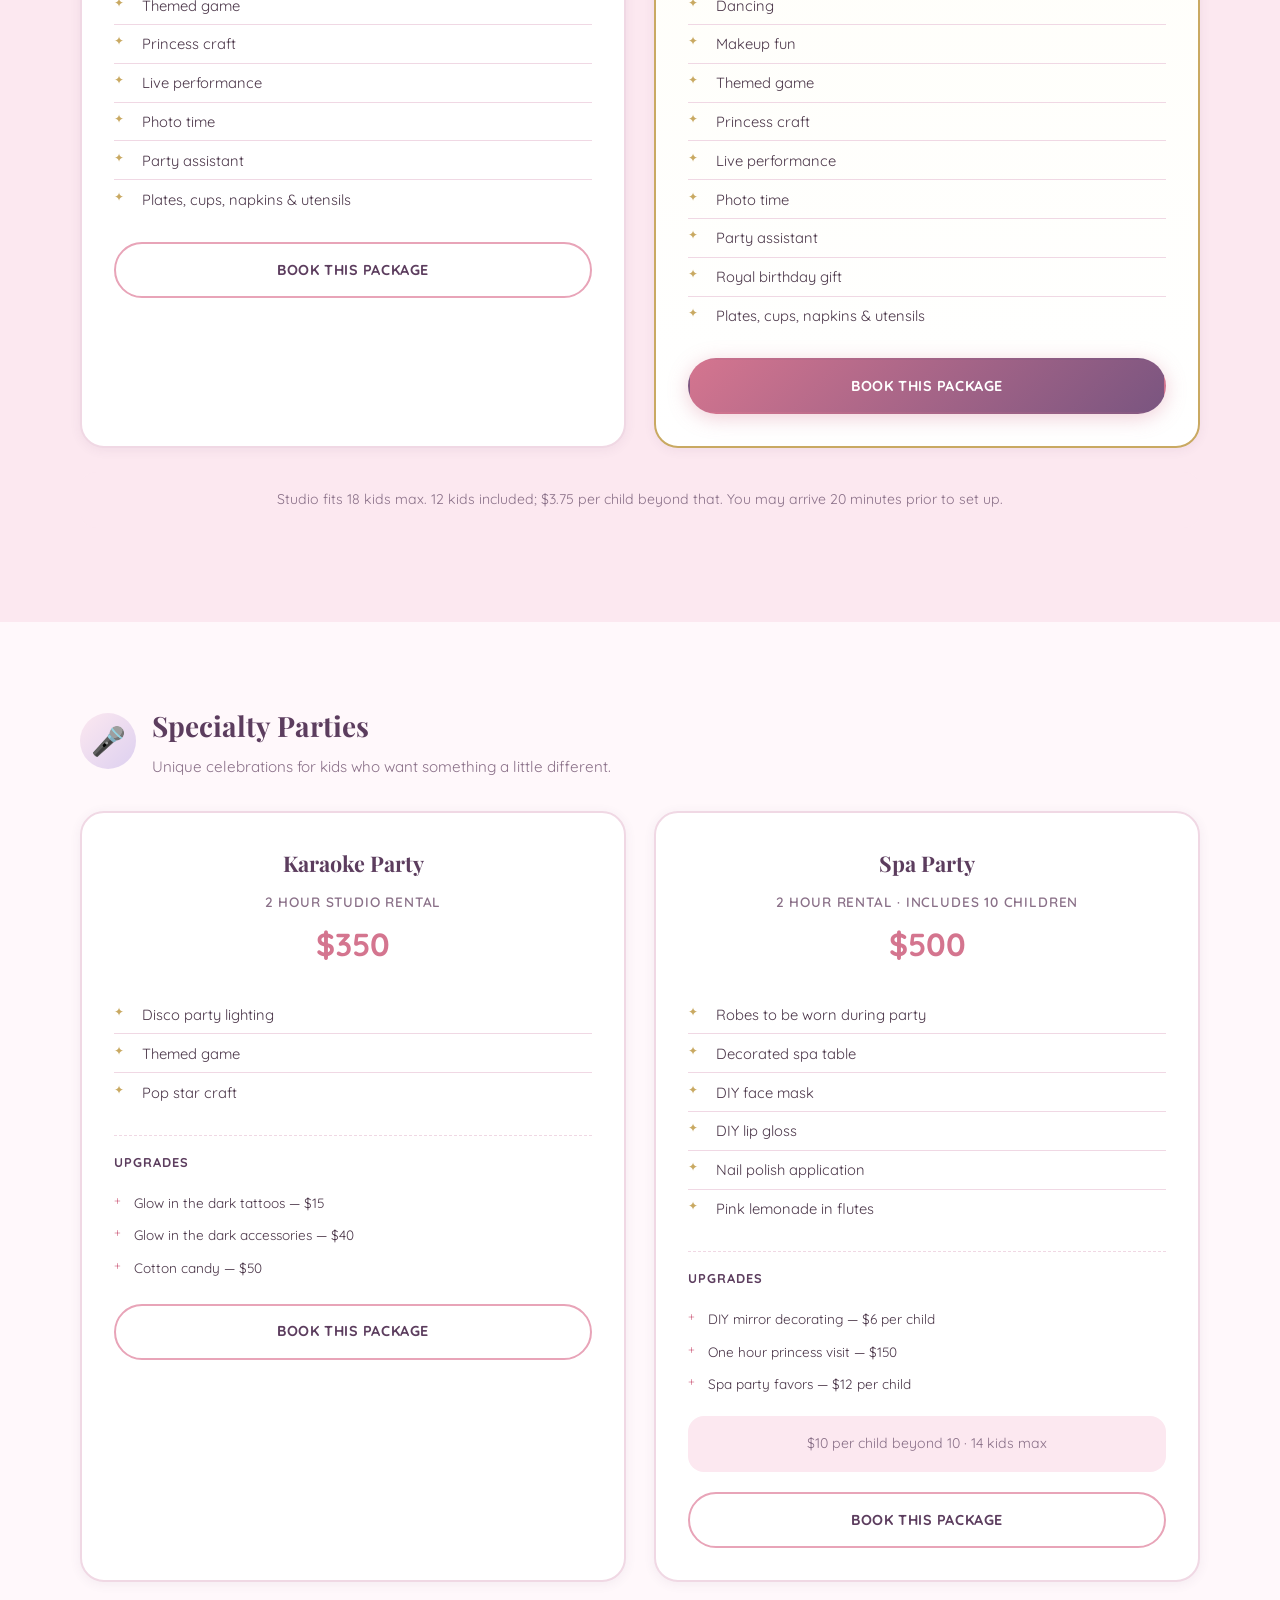
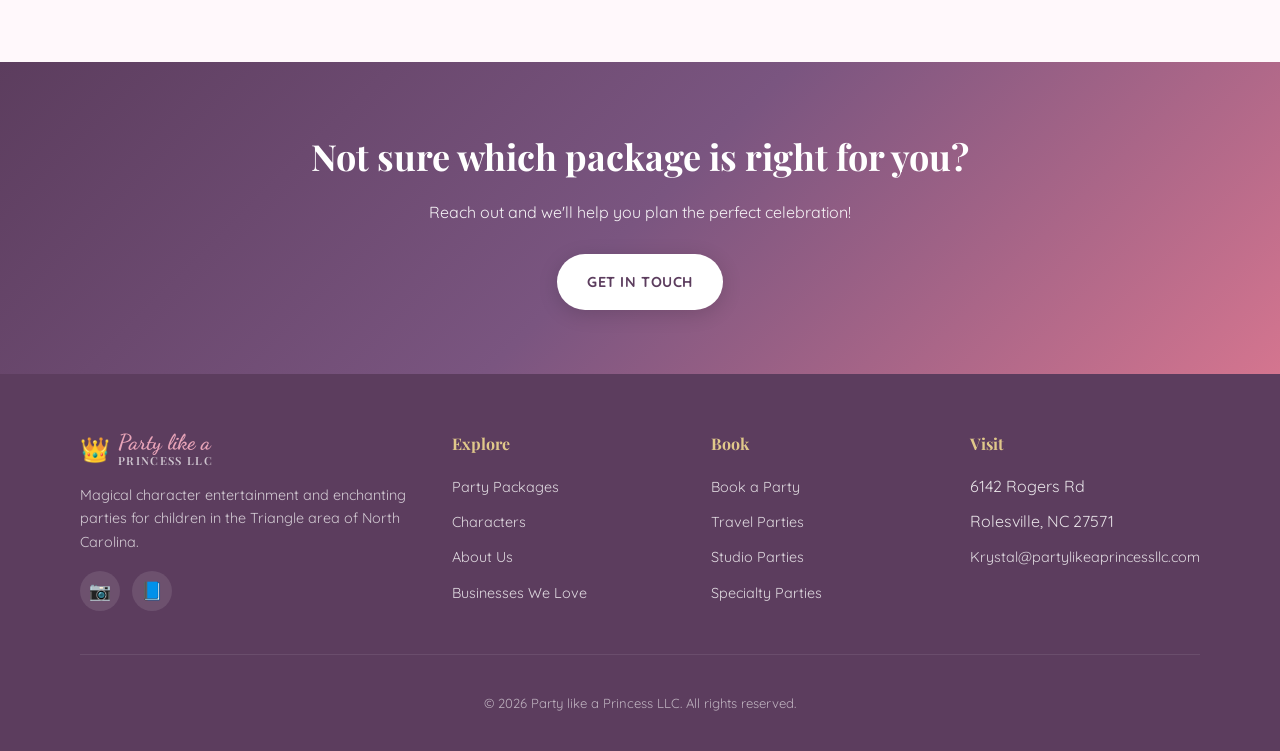
==== commit 2a01f03b: "pictures" ====
--- a/packages.html
+++ b/packages.html
@@ -121,12 +121,8 @@
               <p>Celebrate at our beautiful new studio in Rolesville — 6142 Rogers Rd.</p>
             </div>
           </div>
-          <div class="studio-gallery">
-            <img src="https://images.unsplash.com/photo-1513885535751-8b1f1a8f0f6e?auto=format&fit=crop&w=400&q=80" alt="Studio seating area" width="400" height="400" loading="lazy">
-            <img src="https://images.unsplash.com/photo-1464349095431-e9a21285b5f3?auto=format&fit=crop&w=400&q=80" alt="Party decorations" width="400" height="400" loading="lazy">
-            <img src="https://images.unsplash.com/photo-1530103862676-de8c9debad1d?auto=format&fit=crop&w=400&q=80" alt="Party setup" width="400" height="400" loading="lazy">
-            <img src="https://images.unsplash.com/photo-1516450360452-9312f5e86fc7?auto=format&fit=crop&w=400&q=80" alt="Sparkly backdrop" width="400" height="400" loading="lazy">
-            <img src="https://images.unsplash.com/photo-1503454537845-7389b4179f10?auto=format&fit=crop&w=400&q=80" alt="Craft area" width="400" height="400" loading="lazy">
+          <div class="studio-gallery studio-gallery--single">
+            <img src="images/studio-parties.jpg" alt="Party like a Princess studio spa party" width="1200" height="800" loading="lazy">
           </div>
           <div class="package-grid">
             <article class="package-card">
--- a/css/styles.css
+++ b/css/styles.css
@@ -306,13 +306,14 @@
   width: 100%;
   height: 100%;
   object-fit: cover;
+  object-position: center 20%;
 }
 
 .hero-bg-overlay {
   position: absolute;
   inset: 0;
   background:
-    linear-gradient(135deg, rgba(92, 61, 94, 0.55) 0%, rgba(212, 117, 143, 0.35) 50%, rgba(252, 232, 240, 0.2) 100%);
+    linear-gradient(135deg, rgba(92, 61, 94, 0.45) 0%, rgba(212, 117, 143, 0.25) 50%, rgba(92, 61, 94, 0.35) 100%);
 }
 
 .hero-inner {
@@ -1215,6 +1216,16 @@
   margin-bottom: 2rem;
   border-radius: var(--radius-lg);
   overflow: hidden;
+}
+
+.studio-gallery--single {
+  grid-template-columns: 1fr;
+}
+
+.studio-gallery--single img {
+  width: 100%;
+  aspect-ratio: 16 / 9;
+  object-fit: cover;
 }
 
 .studio-gallery img {
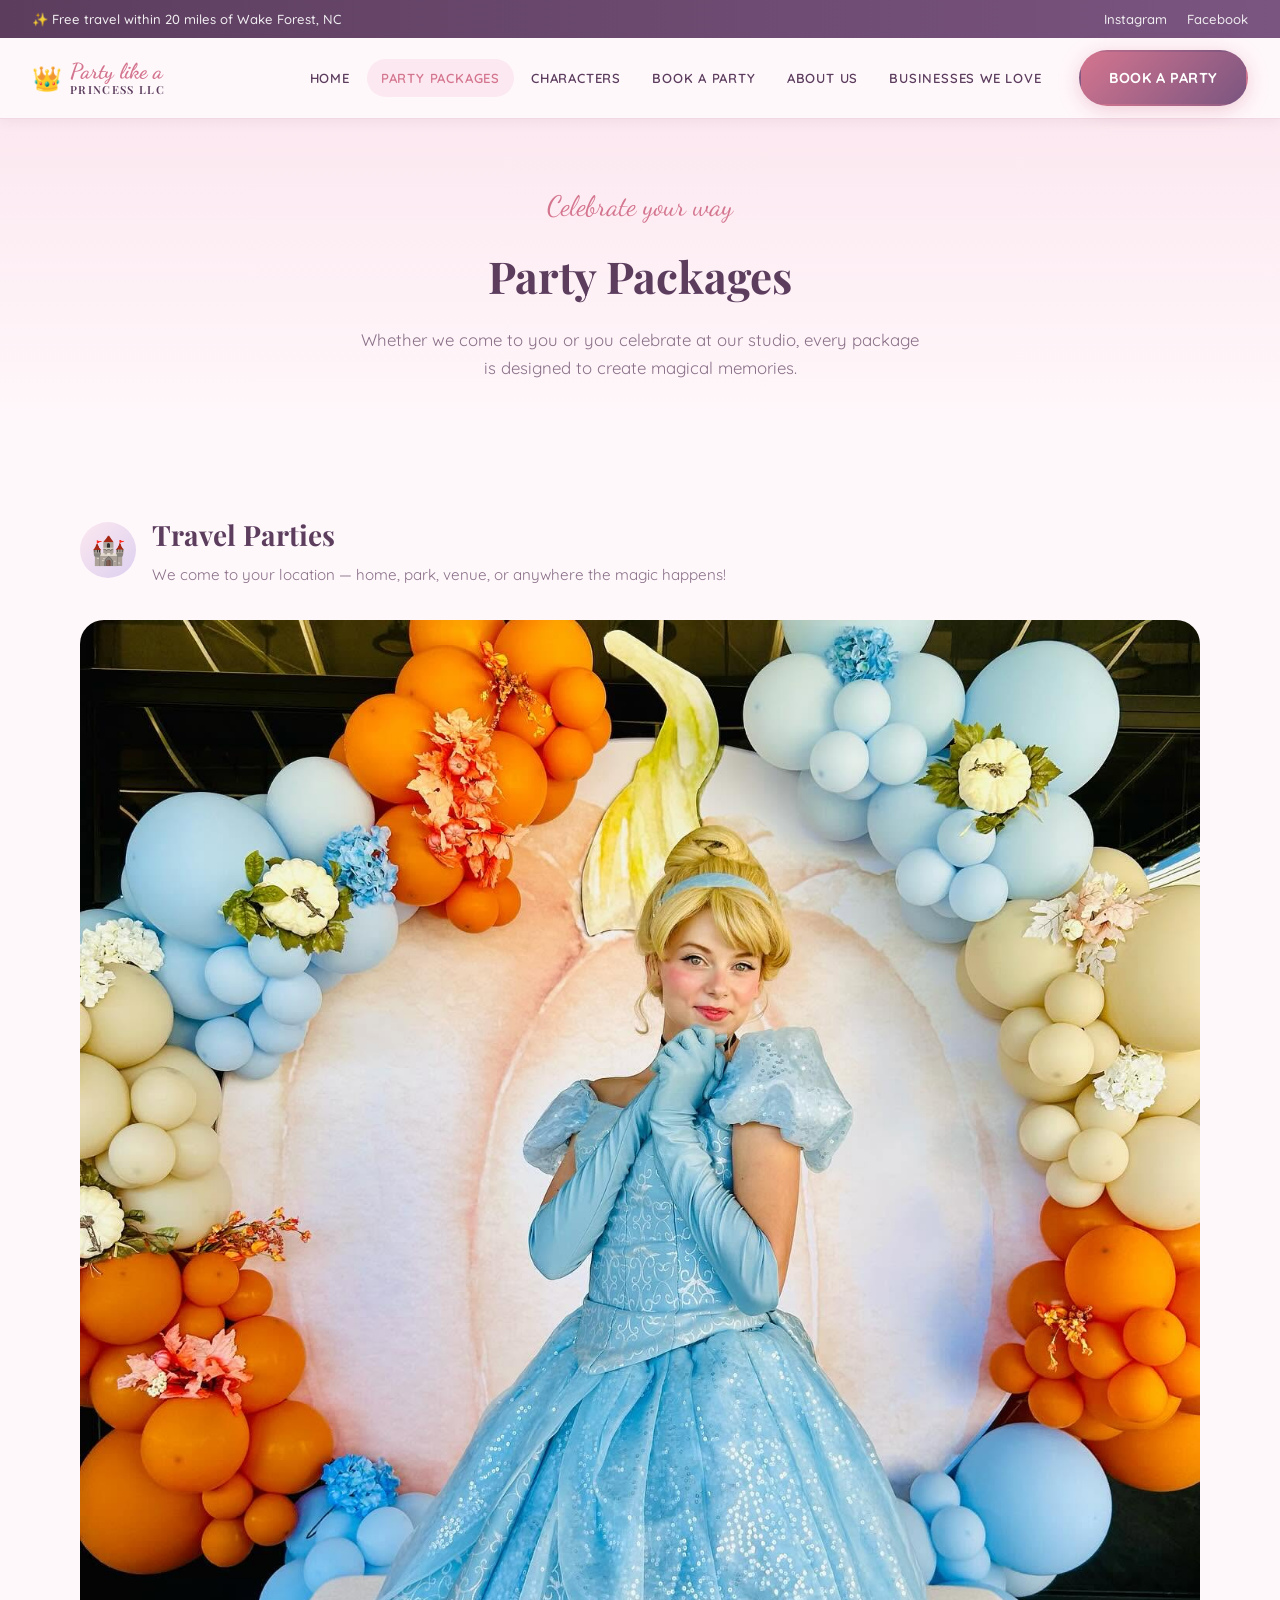
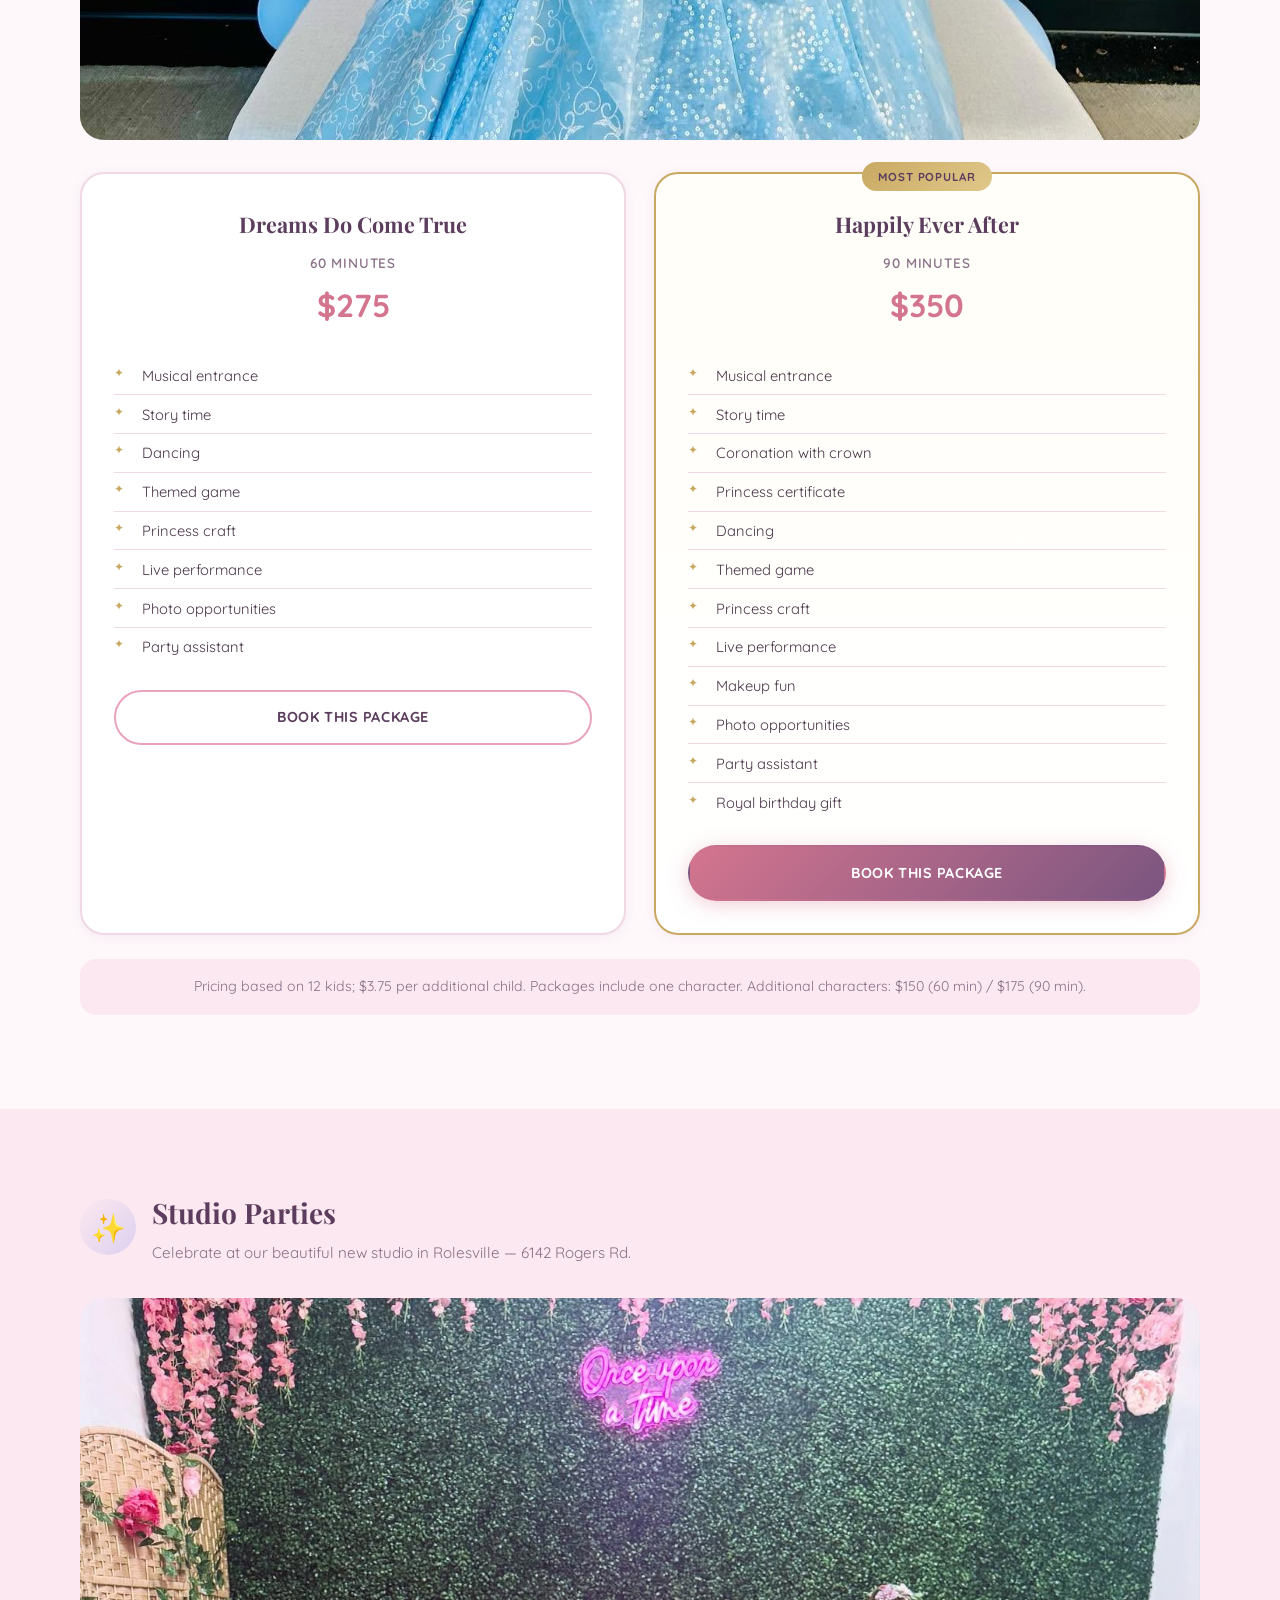
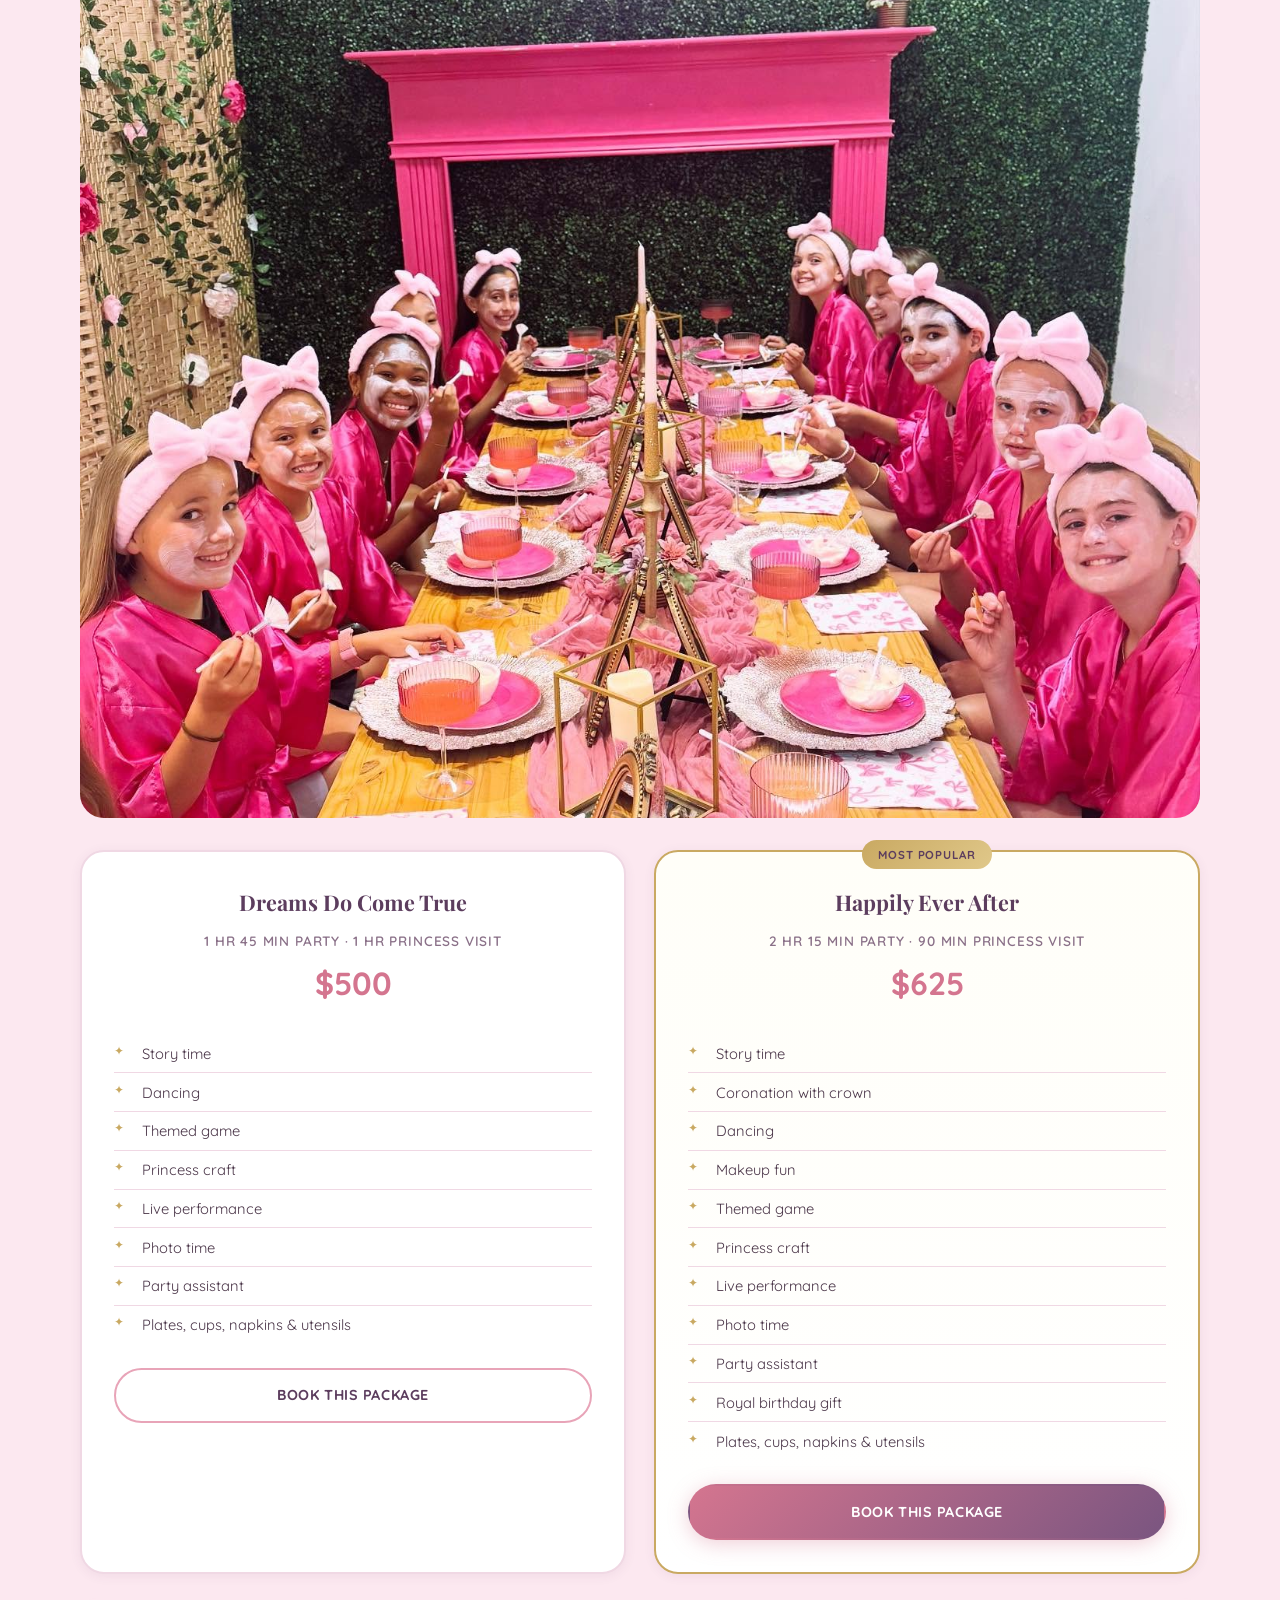
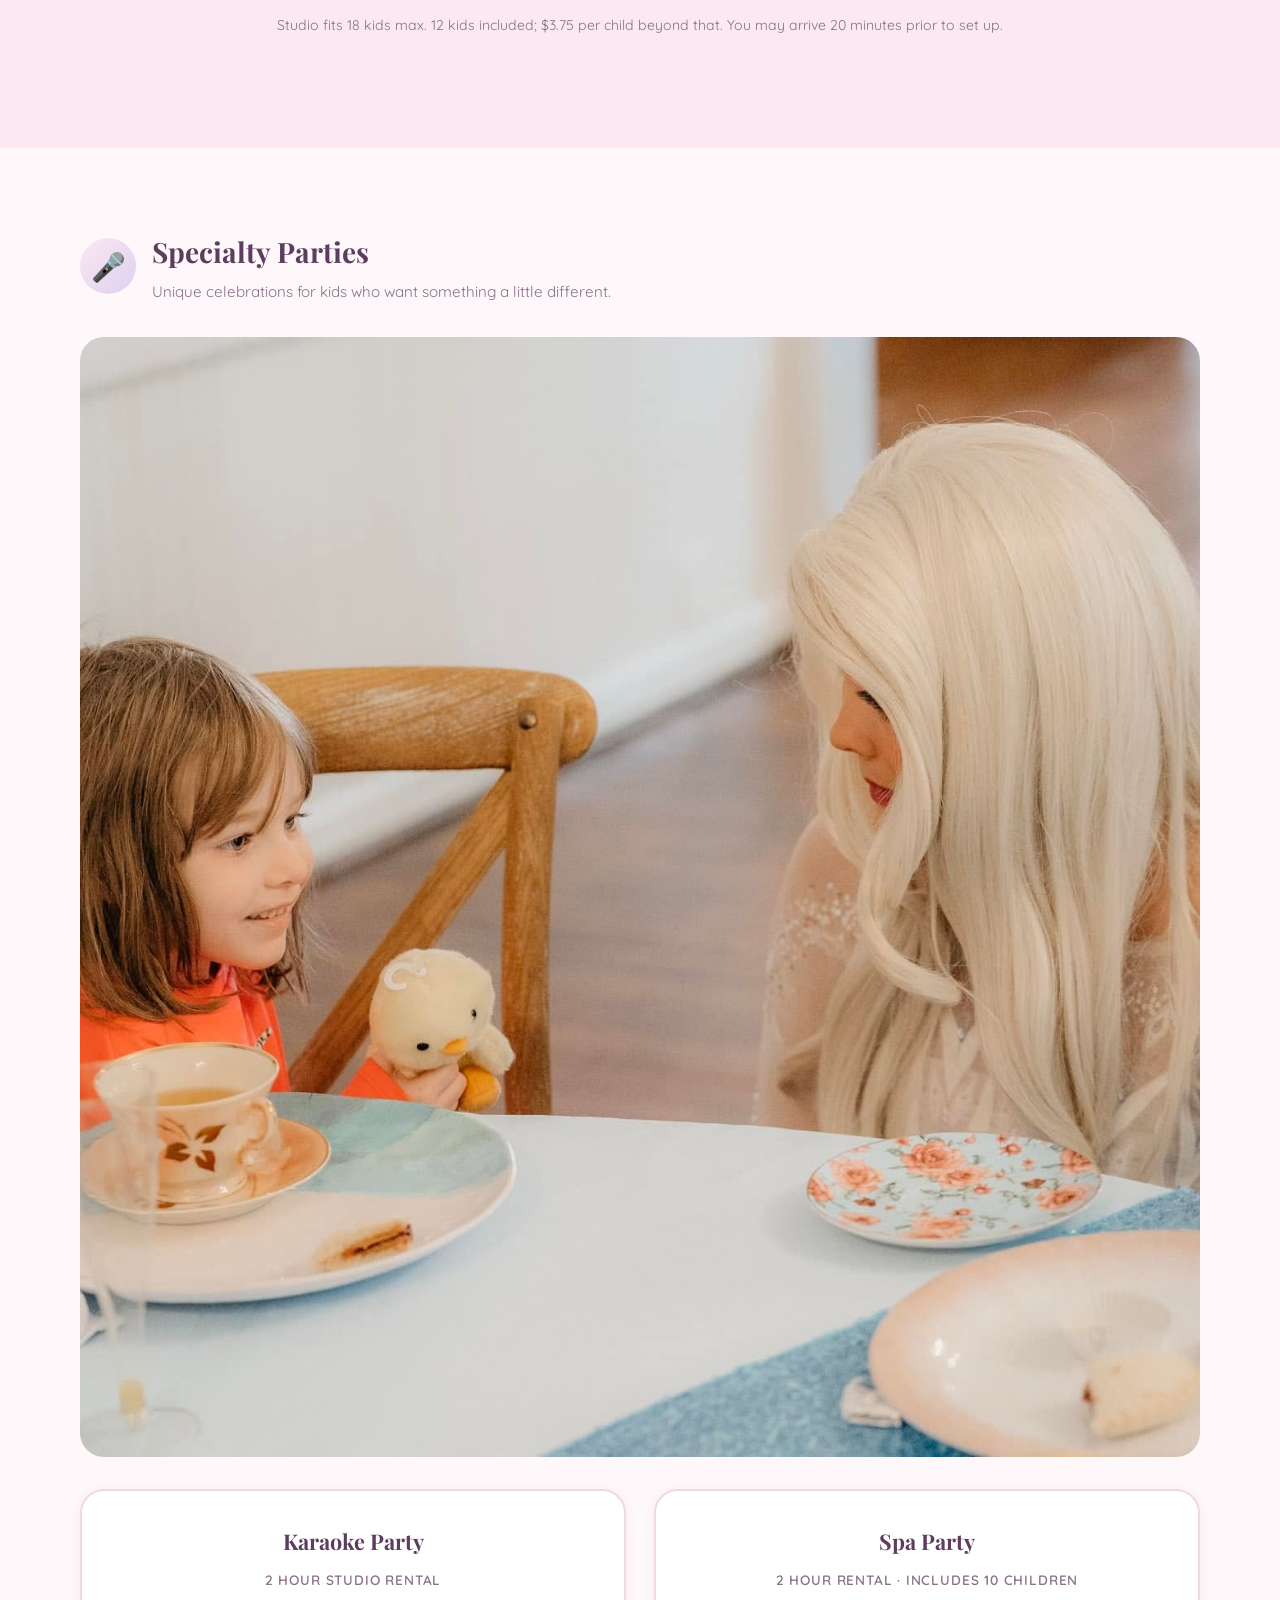
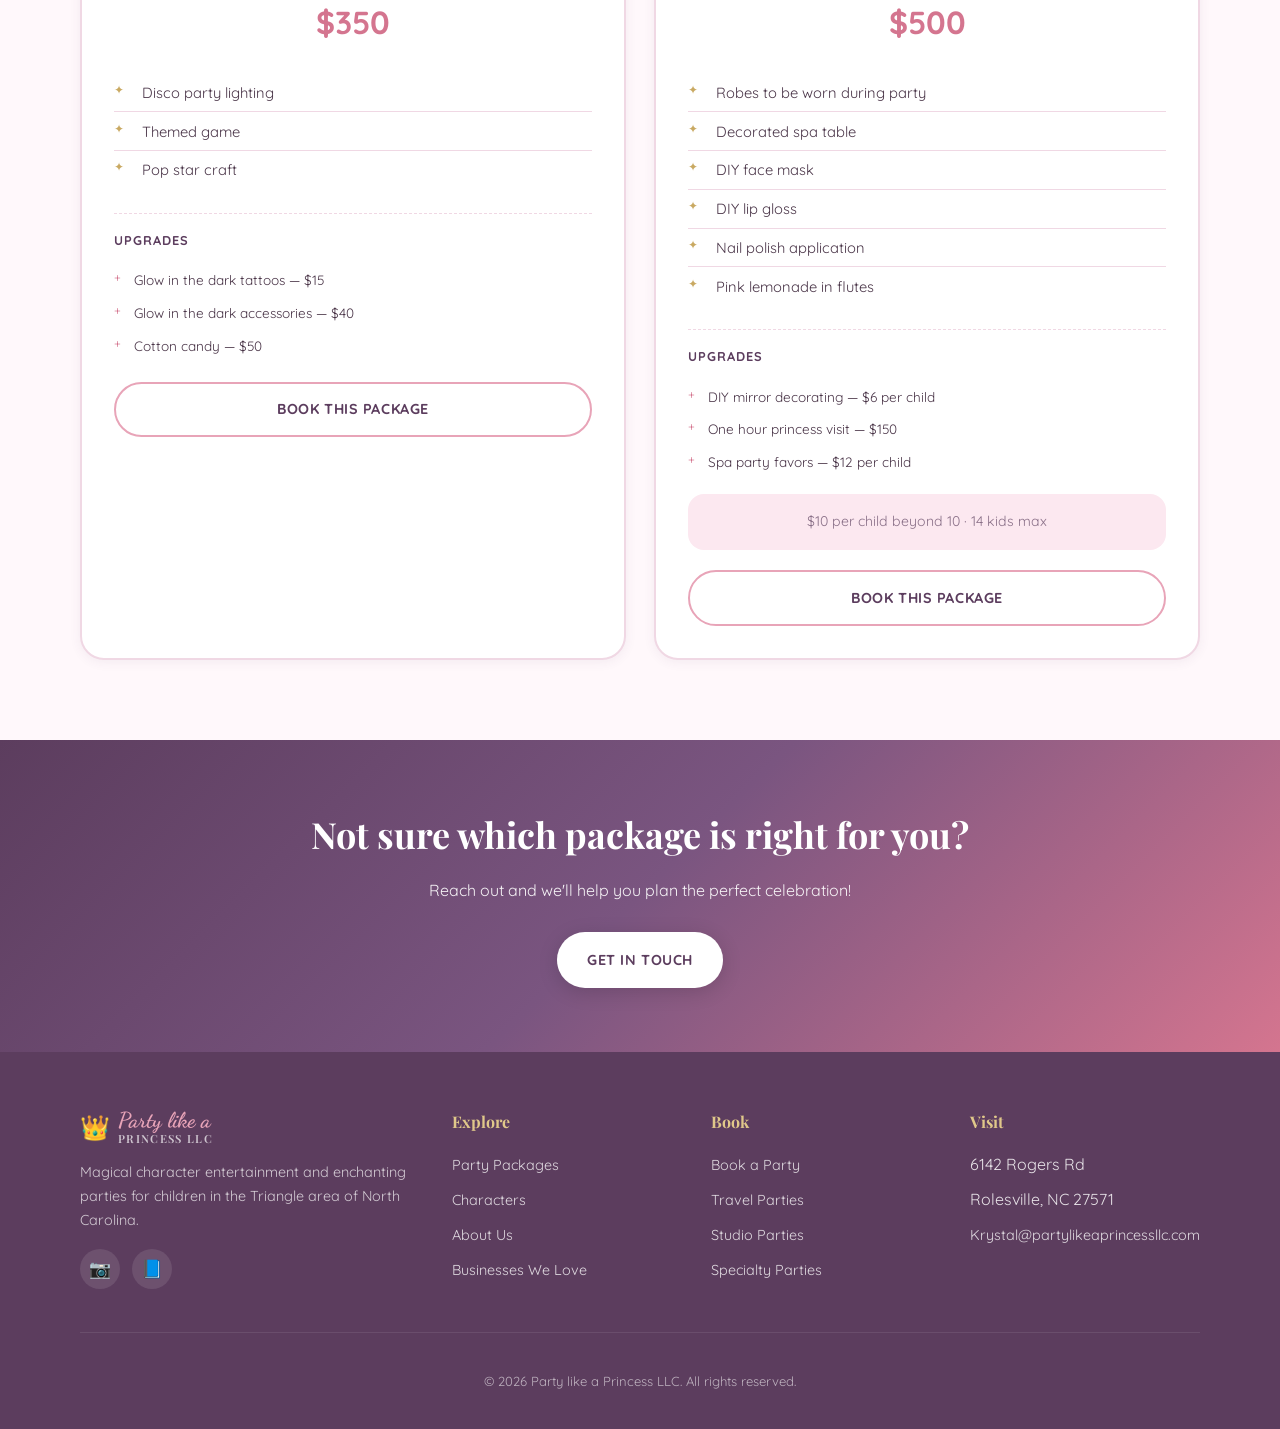
==== commit f123bb74: "insta feed" ====
--- a/packages.html
+++ b/packages.html
@@ -65,6 +65,9 @@
               <p>We come to your location — home, park, venue, or anywhere the magic happens!</p>
             </div>
           </div>
+          <div class="studio-gallery studio-gallery--single">
+            <img src="images/travel-parties.jpg" alt="Travel princess party with balloon arch" width="1200" height="800" loading="lazy">
+          </div>
           <div class="package-grid">
             <article class="package-card">
               <h3>Dreams Do Come True</h3>
@@ -178,6 +181,9 @@
               <h2>Specialty Parties</h2>
               <p>Unique celebrations for kids who want something a little different.</p>
             </div>
+          </div>
+          <div class="studio-gallery studio-gallery--single">
+            <img src="images/specialty-parties.jpg" alt="Specialty tea party with princess character" width="1200" height="800" loading="lazy">
           </div>
           <div class="package-grid">
             <article class="package-card">
--- a/css/styles.css
+++ b/css/styles.css
@@ -113,9 +113,13 @@
   justify-content: space-between;
   align-items: center;
   gap: 1rem;
-  max-width: 1200px;
-  margin-inline: auto;
+  width: 100%;
   padding: 0.5rem clamp(1rem, 3vw, 2rem);
+}
+
+.utility-bar-inner p {
+  margin: 0;
+  text-align: left;
 }
 
 .utility-bar-links {
@@ -134,10 +138,9 @@
 .nav {
   display: flex;
   align-items: center;
-  justify-content: space-between;
+  justify-content: flex-start;
   gap: 1.5rem;
-  max-width: 1200px;
-  margin-inline: auto;
+  width: 100%;
   padding: 0.75rem clamp(1rem, 3vw, 2rem);
   min-height: var(--nav-height);
 }
@@ -148,6 +151,7 @@
   gap: 0.5rem;
   color: var(--color-plum);
   flex-shrink: 0;
+  margin-right: auto;
 }
 
 .nav-logo:hover {
@@ -728,7 +732,7 @@
 
 .event-date {
   flex-shrink: 0;
-  width: 64px;
+  width: 72px;
   text-align: center;
   padding: 0.75rem 0.5rem;
   background: linear-gradient(135deg, var(--color-rose), var(--color-plum-light));
@@ -738,10 +742,11 @@
 
 .event-date-month {
   display: block;
-  font-size: 0.7rem;
+  font-size: 0.72rem;
   font-weight: 700;
-  letter-spacing: 0.1em;
+  letter-spacing: 0.12em;
   text-transform: uppercase;
+  opacity: 0.92;
 }
 
 .event-date-day {
@@ -750,6 +755,16 @@
   font-size: 1.75rem;
   font-weight: 700;
   line-height: 1.1;
+  margin: 0.15rem 0;
+}
+
+.event-date-weekday {
+  display: block;
+  font-size: 0.68rem;
+  font-weight: 600;
+  letter-spacing: 0.08em;
+  text-transform: uppercase;
+  opacity: 0.85;
 }
 
 .event-details h3 {
@@ -1232,6 +1247,175 @@
   width: 100%;
   aspect-ratio: 1;
   object-fit: cover;
+}
+
+/* Instagram feed widget */
+.section-instagram {
+  background: var(--color-plum);
+  padding-top: 2.5rem;
+  padding-bottom: 2.75rem;
+  color: var(--color-cream);
+}
+
+.instagram-feed {
+  width: 100%;
+}
+
+.instagram-feed-header {
+  display: flex;
+  align-items: flex-start;
+  gap: 1.25rem;
+  margin-bottom: 1.25rem;
+  text-decoration: none;
+  color: inherit;
+}
+
+.instagram-feed-header:hover .instagram-feed-avatar-hover {
+  opacity: 1;
+}
+
+.instagram-feed-avatar-wrap {
+  position: relative;
+  flex-shrink: 0;
+  width: 84px;
+  height: 84px;
+}
+
+.instagram-feed-avatar {
+  width: 84px;
+  height: 84px;
+  border-radius: 50%;
+  object-fit: cover;
+  display: block;
+  border: 2px solid rgba(255, 255, 255, 0.2);
+}
+
+.instagram-feed-avatar-hover {
+  position: absolute;
+  inset: 0;
+  display: flex;
+  align-items: center;
+  justify-content: center;
+  border-radius: 50%;
+  background: rgba(92, 61, 94, 0.55);
+  color: var(--color-white);
+  opacity: 0;
+  transition: opacity var(--transition);
+}
+
+.instagram-feed-avatar-hover svg {
+  width: 1.75rem;
+  height: 1.75rem;
+}
+
+.instagram-feed-header-text {
+  min-width: 0;
+  padding-top: 0.15rem;
+}
+
+.instagram-feed-title-row h3 {
+  margin: 0 0 0.35rem;
+  font-family: var(--font-body);
+  font-size: 1.35rem;
+  font-weight: 700;
+  color: var(--color-cream);
+  letter-spacing: 0.01em;
+}
+
+.instagram-feed-bio {
+  margin: 0;
+  font-size: 0.95rem;
+  line-height: 1.55;
+  color: rgba(255, 248, 251, 0.88);
+}
+
+.instagram-feed-carousel {
+  margin-top: 0.25rem;
+}
+
+.instagram-feed-viewport {
+  overflow: hidden;
+}
+
+.instagram-feed-track {
+  display: flex;
+  gap: 10px;
+  transition: transform 0.35s ease;
+  will-change: transform;
+}
+
+.instagram-feed-item {
+  position: relative;
+  flex: 0 0 auto;
+  aspect-ratio: 1;
+  overflow: hidden;
+  background: var(--color-blush-deep);
+  text-decoration: none;
+  border-radius: var(--radius);
+}
+
+.instagram-feed-item img {
+  width: 100%;
+  height: 100%;
+  object-fit: cover;
+  display: block;
+  transition: transform 0.35s ease;
+}
+
+.instagram-feed-item-overlay {
+  position: absolute;
+  inset: 0;
+  display: flex;
+  align-items: center;
+  justify-content: center;
+  background: rgba(92, 61, 94, 0.82);
+  color: var(--color-white);
+  opacity: 0;
+  transition: opacity var(--transition);
+}
+
+.instagram-feed-item-overlay svg {
+  width: 1.75rem;
+  height: 1.75rem;
+}
+
+.instagram-feed-item:hover img,
+.instagram-feed-item:focus-visible img {
+  transform: scale(1.04);
+}
+
+.instagram-feed-item:hover .instagram-feed-item-overlay,
+.instagram-feed-item:focus-visible .instagram-feed-item-overlay {
+  opacity: 1;
+}
+
+.instagram-feed-dots {
+  display: flex;
+  justify-content: center;
+  gap: 0.45rem;
+  margin-top: 1rem;
+  padding: 0;
+}
+
+.instagram-feed-dot {
+  width: 10px;
+  height: 10px;
+  padding: 0;
+  border: 0;
+  border-radius: 50%;
+  background: rgba(255, 248, 251, 0.35);
+  cursor: pointer;
+  transition: background var(--transition), transform var(--transition);
+}
+
+.instagram-feed-dot.is-active {
+  background: var(--color-cream);
+  transform: scale(1.05);
+}
+
+.instagram-feed-dot:focus-visible {
+  outline: 2px solid var(--color-gold);
+  outline-offset: 2px;
 }
 
 /* Responsive */
@@ -1307,14 +1491,18 @@
   .event-date {
     width: auto;
     display: inline-flex;
-    gap: 0.5rem;
+    flex-direction: column;
+    gap: 0.1rem;
     align-items: center;
     margin-inline: auto;
   }
 
-  .event-date-month,
   .event-date-day {
-    display: inline;
-    font-size: 0.9rem;
+    font-size: 1.5rem;
   }
-}
+
+  .instagram-feed-header {
+    flex-direction: column;
+    align-items: flex-start;
+  }
+}
